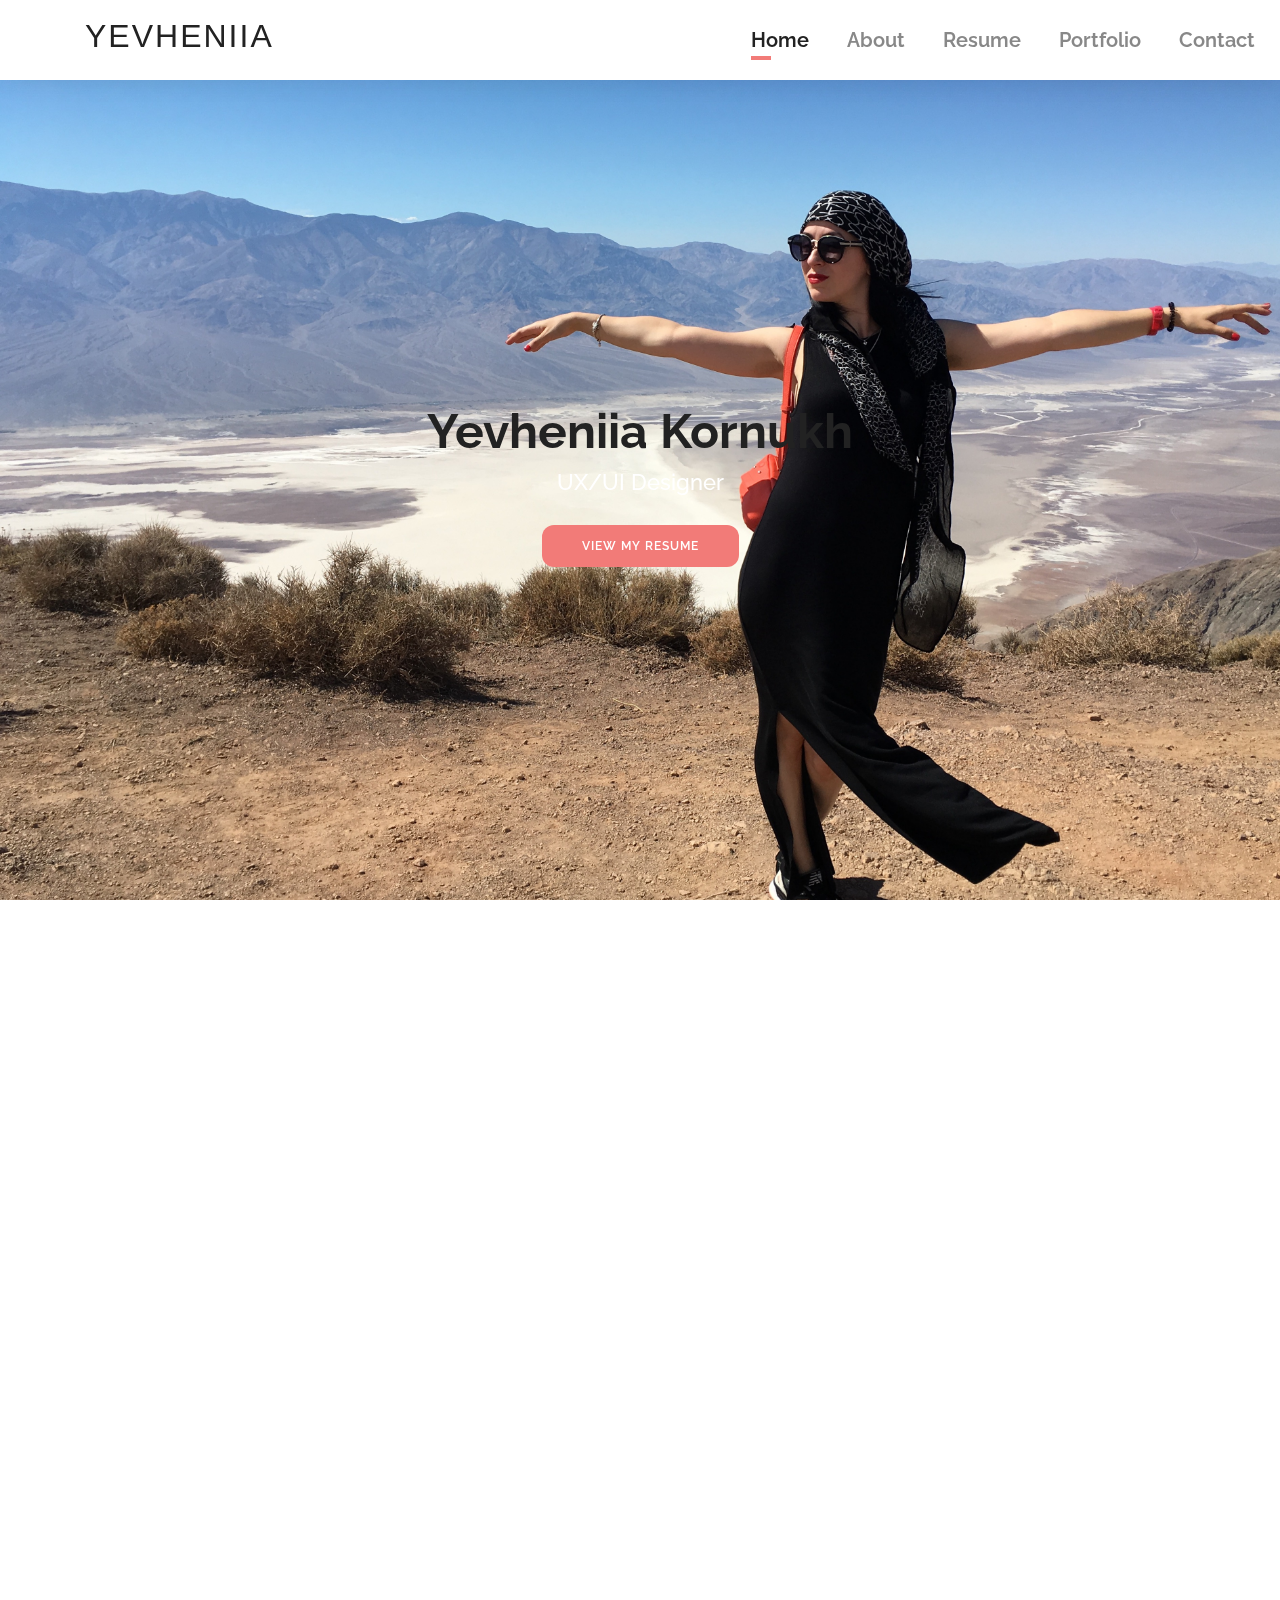
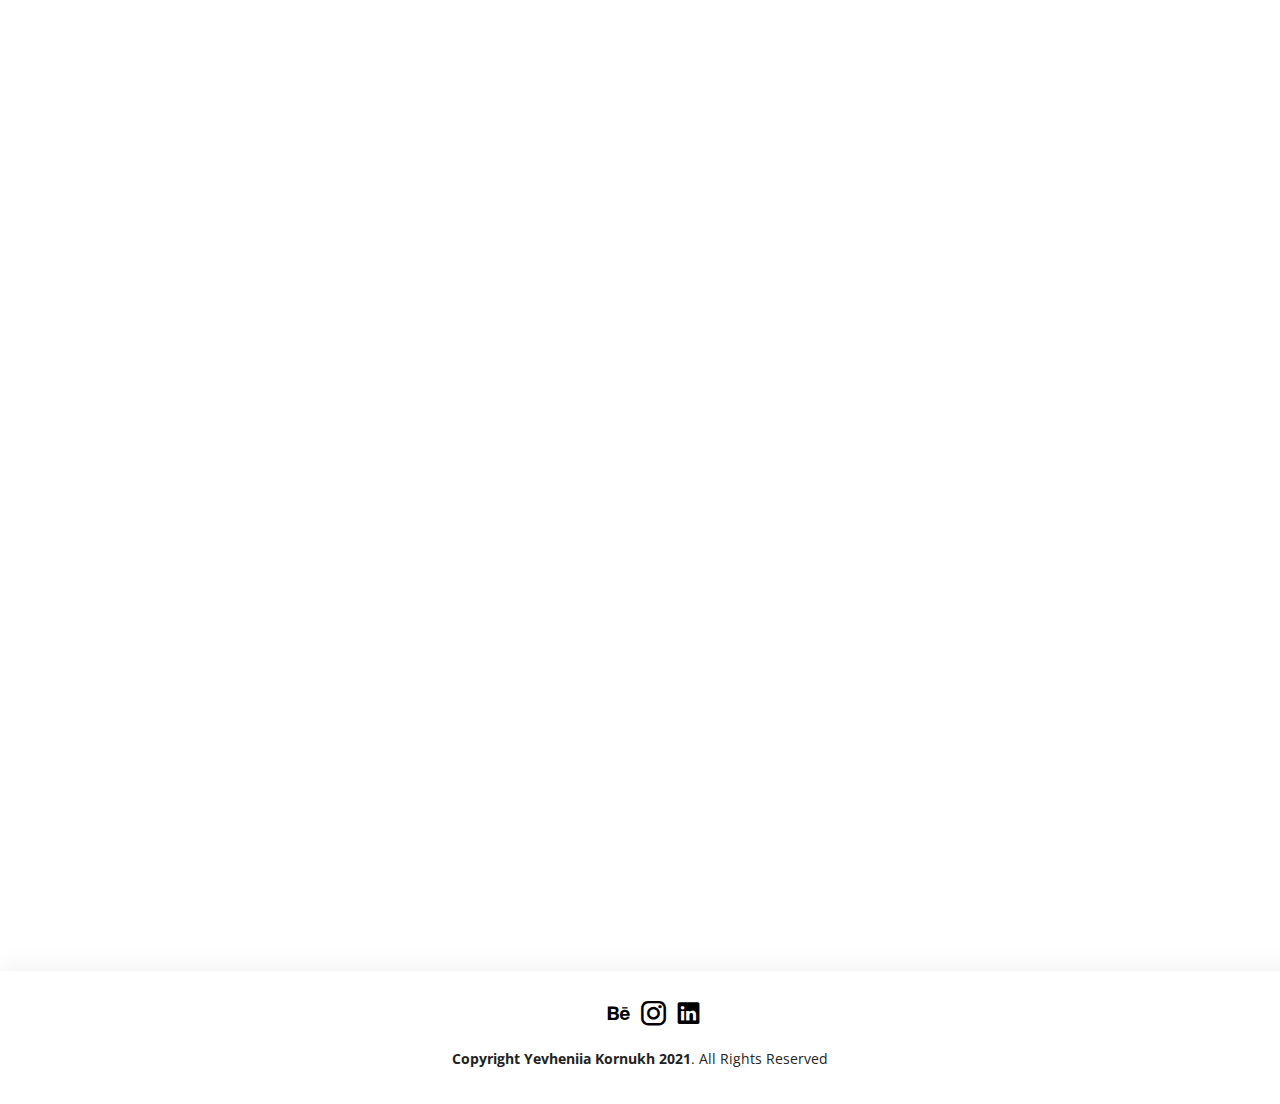
==== index.html @ 8dbf1b1a "contact form email send added" ====
<!DOCTYPE html>
<html lang="en">

<head>
  <meta charset="utf-8">
  <meta content="width=device-width, initial-scale=1.0" name="viewport">

  <title>Yevheniia Kornukh</title>
  <meta content="" name="description">
  <meta content="" name="keywords">

  <!-- Hotjar Tracking Code -->
  <script>
    (function (h, o, t, j, a, r) {
      h.hj = h.hj || function () { (h.hj.q = h.hj.q || []).push(arguments) };
      h._hjSettings = { hjid: 2246298, hjsv: 6 };
      a = o.getElementsByTagName('head')[0];
      r = o.createElement('script'); r.async = 1;
      r.src = t + h._hjSettings.hjid + j + h._hjSettings.hjsv;
      a.appendChild(r);
    })(window, document, 'https://static.hotjar.com/c/hotjar-', '.js?sv=');
  </script>

  <!-- Favicons -->
  <link href="assets/img/favicon.png" rel="icon">
  <link href="assets/img/apple-touch-icon.png" rel="apple-touch-icon">

  <!-- Google Fonts -->
  <link
    href="https://fonts.googleapis.com/css?family=Open+Sans:300,300i,400,400i,600,600i,700,700i|Raleway:300,300i,400,400i,500,500i,600,600i,700,700i|Poppins:300,300i,400,400i,500,500i,600,600i,700,700i"
    rel="stylesheet">

  <!-- Vendor CSS Files -->
  <link href="assets/vendor/bootstrap/css/bootstrap.min.css" rel="stylesheet">
  <link href="assets/vendor/icofont/icofont.min.css" rel="stylesheet">
  <link href="assets/vendor/owl.carousel/assets/owl.carousel.min.css" rel="stylesheet">
  <link href="assets/vendor/boxicons/css/boxicons.min.css" rel="stylesheet">
  <link href="assets/vendor/venobox/venobox.css" rel="stylesheet">
  <link href="assets/vendor/aos/aos.css" rel="stylesheet">

  <!-- Main CSS File -->
  <link href="assets/css/style.css" rel="stylesheet">

</head>

<body>

  <!-- ======= Header ======= -->
  <header id="header" class="fixed-top">
    <div class="container-fluid d-flex justify-content-between align-items-center">

      <h1 class="logo"><a href="index.html">Yevheniia</a></h1>
      <!-- Uncomment below if you prefer to use an image logo -->
      <!-- <a href="index.html" class="logo"><img src="assets/img/favicon.png" alt="" class="img-fluid"></a> -->

      <!-- .nav-menu -->
      <nav class="nav-menu d-none d-lg-block">
        <ul>
          <li class="active"><a href="index.html">Home</a></li>
          <li><a href="#about">About</a></li>
          <li><a href="#resume">Resume</a></li>
          <li><a href="#portfolio">Portfolio</a></li>
          <li><a href="#contact">Contact</a></li>
        </ul>
      </nav>


    </div>

  </header><!-- End Header -->

  <!-- ======= Hero Section ======= -->
  <section id="hero" class="d-flex align-items-center">
    <div class="container d-flex flex-column align-items-center" data-aos="zoom-in" data-aos-delay="100">
      <h1>Yevheniia Kornukh</h1>
      <h2>UX/UI Designer</h2>
      <a target="_blank" href="Yevheniia_Kornukh_Resume.pdf" class="btn-about">View My Resume</a>

      <!-- <a href="about" class="btn-about">About Me</a> -->
    </div>
    <!-- <a href="about.html" class="btn-about ">About Me</a> -->
  </section>


  <!-- End Hero -->

  <!-- ======= About Section ======= -->
  <section id="about" class="about">
    <div class="container" data-aos="fade-up">

      <div class="section-title">
        <h2>About</h2>
        <p>A system-minded UX/UI Designer with a business background, skilled at agile methodologies, user research,
          user interface deployment, visual
          prototyping (Adobe XD, Figma). Creative problem-solver passionate about research-driven
          designs.</p>
      </div>

      <div class="row">
        <div class="col-lg-4">
          <img src="assets/img/about.jpg" class="img-fluid" alt="">
        </div>
        <div class="col-lg-8 pt-4 pt-lg-0 content">
          <h3> UI/UX Designer &amp; Coffeeshop Owner</h3>
          <p class="font-italic">"I design products that people love."
          </p>
          <div class="row">
            <div class="col-lg-6">
              <ul>
                <li><i class="icofont-rounded-right"></i> <strong>Birthday:</strong> 12 April 1989</li>
                <li><i class="icofont-rounded-right"></i> <strong>Website:</strong> https://janekornukh.github.io/</li>
                <li><i class="icofont-rounded-right"></i> <strong>Phone:</strong> +1 952 652 4575</li>
                <li><i class="icofont-rounded-right"></i> <strong>City:</strong> Minneapolis, USA</li>
              </ul>
            </div>
            <div class="col-lg-6">
              <ul>
                <li><i class="icofont-rounded-right"></i> <strong>Age:</strong> 32</li>
                <li><i class="icofont-rounded-right"></i> <strong>Degree:</strong> Master</li>
                <li><i class="icofont-rounded-right"></i> <strong>Email:</strong> e.kornukh@gmail.com</li>
                <li><i class="icofont-rounded-right"></i> <strong>Freelance:</strong> Available</li>
              </ul>
            </div>
          </div>
          <p><b>Main goal:</b> Create user-centric, habit-forming designs and deliver an intuitive yet impactful
            experience for each project.
          </p>



        </div>
      </div>

    </div>
  </section><!-- End About Section -->

  <!-- ======= Skills Section ======= -->
  <section id="skills" class="skills">
    <div class="container" data-aos="fade-up">

      <div class="section-title">
        <h2>Tools & Skills</h2>
        <p>Ready to apply the Design Thinking Process approach in daily work because it requires experience immersion of
          those who are impacted by a particular challenge. Seeking to identify the root cause of that challenge,
          redefine it, and brainstorm alternative ways to approach it - constantly making adjustments based on feedback
          and lessons learned.

        </p>
      </div>

      <div class="row skills-content">

        <div class="col-lg-6">

          <div class="progress">
            <span class="skill">HTML <i class="val">80%</i></span>
            <div class="progress-bar-wrap">
              <div class="progress-bar" role="progressbar" aria-valuenow="80" aria-valuemin="0" aria-valuemax="100">
              </div>
            </div>
          </div>

          <div class="progress">
            <span class="skill">CSS <i class="val">70%</i></span>
            <div class="progress-bar-wrap">
              <div class="progress-bar" role="progressbar" aria-valuenow="70" aria-valuemin="0" aria-valuemax="100">
              </div>
            </div>
          </div>

          <div class="progress">
            <span class="skill">Bootstrap <i class="val">75%</i></span>
            <div class="progress-bar-wrap">
              <div class="progress-bar" role="progressbar" aria-valuenow="75" aria-valuemin="0" aria-valuemax="100">
              </div>
            </div>
          </div>

          <div class="progress">
            <span class="skill">Adobe XD <i class="val">95%</i></span>
            <div class="progress-bar-wrap">
              <div class="progress-bar" role="progressbar" aria-valuenow="95" aria-valuemin="0" aria-valuemax="100">
              </div>
            </div>
          </div>
          <div class="progress">
            <span class="skill">Figma<i class="val">80%</i></span>
            <div class="progress-bar-wrap">
              <div class="progress-bar" role="progressbar" aria-valuenow="80" aria-valuemin="0" aria-valuemax="100">
              </div>
            </div>
          </div>

          <div class="progress">
            <span class="skill">InVision<i class="val">55%</i></span>
            <div class="progress-bar-wrap">
              <div class="progress-bar" role="progressbar" aria-valuenow="55" aria-valuemin="0" aria-valuemax="100">
              </div>
            </div>
          </div>

        </div>

        <div class="col-lg-6">

          <div class="progress">
            <span class="skill">User Research <i class="val">85%</i></span>
            <div class="progress-bar-wrap">
              <div class="progress-bar" role="progressbar" aria-valuenow="85" aria-valuemin="0" aria-valuemax="100">
              </div>
            </div>
          </div>

          <div class="progress">
            <span class="skill">Problem Solving<i class="val">95%</i></span>
            <div class="progress-bar-wrap">
              <div class="progress-bar" role="progressbar" aria-valuenow="95" aria-valuemin="0" aria-valuemax="100">
              </div>
            </div>
          </div>

          <div class="progress">
            <span class="skill">Prototyping<i class="val">100%</i></span>
            <div class="progress-bar-wrap">
              <div class="progress-bar" role="progressbar" aria-valuenow="100" aria-valuemin="0" aria-valuemax="100">
              </div>
            </div>
          </div>

          <div class="progress">
            <span class="skill">Testing<i class="val">85%</i></span>
            <div class="progress-bar-wrap">
              <div class="progress-bar" role="progressbar" aria-valuenow="85" aria-valuemin="0" aria-valuemax="100">
              </div>
            </div>
          </div>

          <div class="progress">
            <span class="skill">Micro-Interaction Design<i class="val">75%</i></span>
            <div class="progress-bar-wrap">
              <div class="progress-bar" role="progressbar" aria-valuenow="75" aria-valuemin="0" aria-valuemax="100">
              </div>
            </div>
          </div>

          <div class="progress">
            <span class="skill">Interpersonal Skills<i class="val">95%</i></span>
            <div class="progress-bar-wrap">
              <div class="progress-bar" role="progressbar" aria-valuenow="95" aria-valuemin="0" aria-valuemax="100">
              </div>
            </div>
          </div>

        </div>

      </div>

    </div>
  </section>

  <!-- End Skills Section -->

  <!-- ======= Facts Section ======= -->
  <section id="facts" class="facts">
    <div class="container" data-aos="fade-up">

      <div class="section-title">
        <h2>Facts</h2>
        <p>I will provide added value for any of your projects. Listed below are some of the skills I naturally bring to
          the table. Please remember, I am always learning and adapting to new situations, so these skills update with
          time.</p>
      </div>

      <div class="row counters">

        <div class="col-lg-3 col-6 text-center">
          <span data-toggle="counter-up">82</span>
          <p>Books Read</p>
        </div>

        <div class="col-lg-3 col-6 text-center">
          <span data-toggle="counter-up">7</span>
          <p>Projects</p>
        </div>

        <div class="col-lg-3 col-6 text-center">
          <span data-toggle="counter-up">1,463</span>
          <p>Hours Of Work</p>
        </div>

        <div class="col-lg-3 col-6 text-center">
          <span data-toggle="counter-up">3,873</span>
          <p>Learning Hours</p>
        </div>

      </div>

    </div>
  </section>

  <!-- End Facts Section -->

  <!-- ======= Testimonials Section ======= -->
  <section id="testimonials" class="testimonials">
    <div class="container" data-aos="fade-up">

      <div class="section-title">
        <h2>Testimonials</h2>
        <p>“Collaboration - is the number one skill in the business world and I believe that it is the key to generating
          innovative ideas and delivering the best products”.</p>
      </div>

      <div class="owl-carousel testimonials-carousel">
        <div class="testimonial-item">
          <img src="assets/img/testimonials/ashley.jpeg" class="testimonial-img" alt="">
          <h3>Ashley Chin-Mark</h3>
          <h4>Marketing Associate & Artist at James Sewell Ballet</h4>
          <p>
            <i class="bx bxs-quote-alt-left quote-icon-left"></i>
            It is with great pleasure that I recommend Yevheniia Kornukh on her website! Throughout our time as fellow
            designers enrolled in University of Minnesota’s UX/UI Bootcamp, she was consistently prepared, tactful,
            compassionate, well-researched, and professional. We recently worked together on redesigning SoundCloud’s
            website and mobile app. When our team was at odds in making design decisions, Yevheniia would use a
            combination of user insight and logical reasoning to kindly, and assertively, break the tie. When user
            statements and data needed an in-depth analysis, she eagerly volunteered to complete the tasks and finished
            them in record time. When our team prepared our PPT presentation, Yevheniia made detailed notes and slide
            additions to help our team present a cohesive idea. Companies and employers will consider themselves lucky
            to work alongside Yevheniia: she is a wonderful designer, teacher, manager, director, role model, and I
            can’t wait to see what more she adds to her ongoing list of titles.
            <i class="bx bxs-quote-alt-right quote-icon-right"></i>
          </p>
        </div>

        <div class="testimonial-item">
          <img src="assets/img/testimonials/testimonials-1.png" class="testimonial-img" alt="">
          <h3>Olha Stueck</h3>
          <h4>Head of Content at Payoneer</h4>
          <p>
            <i class="bx bxs-quote-alt-left quote-icon-left"></i>
            I was impressed by Yevheniia's skillset, designer mindset, profound understanding of customer needs, her
            flexibility and dedication. She became my go-to-person when I need a comprehensive advice and support
            regarding web & UX design.
            <i class="bx bxs-quote-alt-right quote-icon-right"></i>
          </p>
        </div>

        <div class="testimonial-item">
          <img src="assets/img/testimonials/testimonials-2.png" class="testimonial-img" alt="">
          <h3>Kristin Bowser</h3>
          <h4>UX Designer</h4>
          <p>
            <i class="bx bxs-quote-alt-left quote-icon-left"></i>
            Yevheniia, who I know as Jane, is a former student from my time as a UX/UI tutor with 2U/Trilogy Education.
            She is kind, bright, and creative, and when she doesn’t quite understand something, she works diligently to
            seek answers and improve her skills. Jane is an excellent designer and team player, and whatever company she
            lands at is lucky to have her!
            <i class="bx bxs-quote-alt-right quote-icon-right"></i>
          </p>
        </div>

        <div class="testimonial-item">
          <img src="assets/img/testimonials/testimonials-3.jpeg" class="testimonial-img" alt="">
          <h3>Noah Kaufmann</h3>
          <h4>UX|UI Design, Graphic Design</h4>
          <p>
            <i class="bx bxs-quote-alt-left quote-icon-left"></i>
            I Worked with Yevheniia on two occasions on UX | UI and Front End Development projects. It was so refreshing
            to work alongside someone who is reliable and gives their all every step of the way on projects. Yevheniia
            is always professional and I would absolutely work with her again.
            <i class="bx bxs-quote-alt-right quote-icon-right"></i>
          </p>
        </div>



        <!-- <div class="testimonial-item">
              <img src="assets/img/testimonials/testimonials-5.jpg" class="testimonial-img" alt="">
              <h3>John Larson</h3>
              <h4>Entrepreneur</h4>
              <p>
                <i class="bx bxs-quote-alt-left quote-icon-left"></i>
                Quis quorum aliqua sint quem legam fore sunt eram irure aliqua veniam tempor noster veniam enim culpa labore duis sunt culpa nulla illum cillum fugiat legam esse veniam culpa fore nisi cillum quid.
                <i class="bx bxs-quote-alt-right quote-icon-right"></i>
              </p>
            </div> -->

      </div>

    </div>
  </section><!-- End Testimonials Section -->

  </main><!-- End #main -->
  <main id="main">

    <!-- ======= Resume Section ======= -->
    <section id="resume" class="resume">
      <div class="container" data-aos="fade-up">

        <div class="section-title">
          <h2>Resume</h2>
          <!-- <p>UX/UI designer skilled at agile methodologies, user research, user interface deployment, visual
              prototyping (Adobe XD, Figma). Creative problem-solver passionate about research-driven
              designs.
              Main goal: create user-centric, habit-forming designs and deliver an intuitive yet impactful
              experience for each project.
              </p> -->
        </div>

        <div class="row">
          <div class="col-lg-6">
            <h3 class="resume-title">Sumary</h3>
            <div class="resume-item pb-0">
              <p><em>UX/UI designer skilled at agile methodologies, user research, user interface deployment, visual
                  prototyping. Creative problem-solver passionate about research-driven
                  designs.
                  Main goal: create user-centric, habit-forming designs and deliver an intuitive yet impactful
                  experience for each project.</em></p>
              <p>
              <ul>
                <li>Minneapolis, MN, 55439</li>
                <li> (952) 652-4575</li>
                <li>e.kornukh@email.com</li>
              </ul>
              </p>
            </div>

            <h3 class="resume-title">Education</h3>
            <div class="resume-item">
              <h4>Certificate, UX/UI Design</h4>
              <h5>2020 - 2021</h5>
              <p><em>The University of Minnesota, Minneapolis</em></p>
              <p></p>
            </div>
            <div class="resume-item">
              <h4>Masters in Teaching History &amp; Law </h4>
              <h5>2011 - 2012</h5>
              <p><em>Chernihiv National Teaching University, Ukraine</em></p>
              <p></p>
            </div>
            <h3 class="resume-title">Work Experience</h3>
            <div class="resume-item">
              <h4>Founding and Managing Director of a Coffeeshop</h4>
              <h5>2013 - Present</h5>
              <p><em>Dim Kavy, Ukraine </em></p>
              <p>
              <ul>
                <li>Founded a coffee business and profitably growing it for seven years</li>
                <li>Managing, fostering, hiring, and mentoring a team remotely for more than two years with
                  successful results </li>
                <li>Increased revenue by 23 percent even during the pandemic time</li>
                <li>Improved customer feedback by 24 percent over the last six months</li>
                <li>Established 95% of client satisfaction rate</li>
                <li>Awarded “Employer of the Year” - two years in a row</li>
              </ul>
              </p>
            </div>
          </div>
          <div class="col-lg-6">
            <!-- <h3 class="resume-title">Work Experience</h3>
            <div class="resume-item">
              <h4>UX/UI/FE Contractor Designer</h4>
              <h5>March 2021 - Present</h5>
              <p><em>Image Factory - 3D Furniture Visualisation Startup</em></p>
              <p>
              <ul>
                <li>Worked closely with the stakeholder</li>
                <li>Managing, fostering, hiring, and mentoring a team remotely for more than two years with
                  successful results </li>
                <li>Conducted need-finding, persona creation, defining brad voice</li>
                <li>Created new information architecture schema, UX writing, and content strategy</li>
                <li>Designed sketches, flow diagrams, wireframes, and mockups</li>
                <li>Redesigned UI and a website navigation</li>
                <li>Bootstrap Front End development</li>
              </ul>
              </p>
            </div> -->
            <h3 class="resume-title">Work Experience</h3>
            <div class="resume-item">
              <h4>UX/UI/FE Contractor Designer</h4>
              <h5>March 2021 - Present</h5>
              <p><em>Image Factory - 3D Furniture Visualisation Startup</em></p>
              <p>
              <ul>
                <li>Worked closely with the stakeholder</li>
                <li>Managing, fostering, hiring, and mentoring a team remotely for more than two years with
                  successful results </li>
                <li>Conducted need-finding, persona creation, defining brad voice</li>
                <li>Created new information architecture schema, UX writing, and content strategy</li>
                <li>Designed sketches, flow diagrams, wireframes, and mockups</li>
                <li>Redesigned UI and a website navigation</li>
                <li>Bootstrap Front End development</li>
              </ul>
              </p>
            </div>
            <div class="resume-item">
              <h4>International Business Development Manager</h4>
              <h5>January 2020 - September 2020</h5>
              <p><em>Ceiling Pro International, Eden Paire, Minnesota</em></p>
              <p>
              <ul>
                <li>Initiated and implemented email marketing and online advertising for companies and
                  individuals to offer a business opportunity to provide ceiling and special surface
                  restoration services</li>
                <li>Spearheaded prospect development, cold calls in Eastern-Europe Department</li>
                <li>Created a Proposal for a company’s website redesigning</li>
                <li>Established a Social Media campaign for the next three months period</li>
                <li>Perfoming 11+ sales presentations and proposals a week for prospects</li>
              </ul>
              </p>
            </div>
          </div>
        </div>

      </div>
    </section><!-- End Resume Section -->

  </main><!-- End #main -->
  <main id="main">

    <!-- ======= Portfolio Section ======= -->
    <section id="portfolio" class="portfolio">
      <div class="container" data-aos="fade-up">

        <div class="section-title">
          <h2>Portfolio</h2>
          <p>Case Studies</p>
        </div>

        <div class="row" data-aos="fade-up" data-aos-delay="100">
          <div class="col-lg-12 d-flex justify-content-center">
            <ul id="portfolio-flters">
              <li data-filter="*" class="filter-active">All</li>
              <li data-filter=".filter-app">Mobile</li>
              <li data-filter=".filter-card">Card</li>
              <li data-filter=".filter-web">Web</li>
            </ul>
          </div>
        </div>

        <div class="row portfolio-container" data-aos="fade-up" data-aos-delay="200">

          <div class="col-lg-4 col-md-6 portfolio-item filter-app">
            <div class="portfolio-wrap">
              <img src="assets/img/portfolio/portfolio-1.jpg" class="img-fluid" alt="">
              <div class="portfolio-info">
                <h4><a href="pine-cone.html">Pine Cone Mobile App</a></h4>
                <p>UX Design Case Study</p>
                <div class="portfolio-links">
                  <a href="assets/img/portfolio/portfolio-1.jpg" data-gall="portfolioGallery" class="venobox"
                    title="Mobile App"><i class="bx bx-plus"></i></a>
                  <a href="pine-cone-details.html" data-gall="portfolioDetailsGallery" data-vbtype="iframe"
                    class="venobox" title="Pine-Cone Details"><i class="bx bx-link"></i></a>
                </div>
              </div>
            </div>
          </div>

          <div class="col-lg-4 col-md-6 portfolio-item filter-web">
            <div class="portfolio-wrap">
              <img src="assets/img/portfolio/portfolio-2.jpg" class="img-fluid" alt="">
              <div class="portfolio-info">
                <h4><a href="homeland-security.html">The Department of Homeland Security</a></h4>
                <p><a href="homeland-security.html">UI Redesign Government Agency Website</a></p>
                <div class="portfolio-links">
                  <a href="assets/img/portfolio/portfolio-2.jpg" data-gall="portfolioGallery" class="venobox"
                    title="Web 3"><i class="bx bx-plus"></i></a>
                  <a href="hs-details.html" data-gall="portfolioDetailsGallery" data-vbtype="iframe" class="venobox"
                    title="Homeland Security Details"><i class="bx bx-link"></i></a>
                </div>
              </div>
            </div>
          </div>

          <div class="col-lg-4 col-md-6 portfolio-item filter-app">
            <div class="portfolio-wrap">
              <img src="assets/img/portfolio/portfolio-3.jpg" class="img-fluid" alt="">
              <div class="portfolio-info">
                <h4><a href="whats-for-dinner.html">"What’s For Dinner?" Mobile App</a></h4>
                <p><a href="whats-for-dinner.html"></a>UX Design Case Study</p>
                <div class="portfolio-links">
                  <a href="assets/img/portfolio/portfolio-3.jpg" data-gall="portfolioGallery" class="venobox"
                    title="App 2"><i class="bx bx-plus"></i></a>
                  <a href="wfd-details.html" data-gall="portfolioDetailsGallery" data-vbtype="iframe" class="venobox"
                    title="WFD Details"><i class="bx bx-link"></i></a>
                </div>
              </div>
            </div>
          </div>

          <div class="col-lg-4 col-md-6 portfolio-item filter-web">
            <div class="portfolio-wrap">
              <img src="assets/img/portfolio/portfolio-5.jpg" class="img-fluid" alt="">
              <div class="portfolio-info">
                <h4><a href="sound_cloud.html">SoundCloud - Redesign</a></h4>
                <p>UX/UI/FE Case Study</p>
                <div class="portfolio-links">
                  <a href="assets/img/portfolio/portfolio-5.jpg" data-gall="portfolioGallery" class="venobox"
                    title="Web 3"><i class="bx bx-plus"></i></a>
                  <a href="soundcloud-details.html" data-gall="portfolioDetailsGallery" data-vbtype="iframe"
                    class="venobox" title="SoundCloud Details"><i class="bx bx-link"></i></a>
                </div>
              </div>
            </div>
          </div>

            <div class="col-lg-4 col-md-6 portfolio-item filter-card">
              <div class="portfolio-wrap">
                <img src="assets/img/portfolio/portfolio-6.jpg" class="img-fluid" alt="">
                <div class="portfolio-info">
                  <h4><a href="assets/img/portfolio/coffee_menu2.svg"data-gall="portfolioGallery" class="venobox" title="Web 3">Coffee Menu</a></h4>
                  <p>Classic Italian Coffee Carte</p>
                  <div class="portfolio-links">
                    <a href="assets/img/portfolio/portfolio-6.jpg" data-gall="portfolioGallery" class="venobox"
                      title="Card 2"><i class="bx bx-plus"></i></a>
                    <a href="coffee-details.html" data-gall="portfolioDetailsGallery" data-vbtype="iframe"
                      class="venobox" title="Coffee Carte Details"><i class="bx bx-link"></i></a>
                  </div>
                </div>
              </div>
            </div>
          

          <div class="col-lg-4 col-md-6 portfolio-item filter-web">
            <div class="portfolio-wrap">
              <img src="assets/img/portfolio/portfolio-7.jpg" class="img-fluid" alt="">
              <div class="portfolio-info">
                <h4><a href="fff.html">Fences For Fido. Responsive Design</a></h4>
                <p><a href="fff.html">Redesign of a Non-Profit Website - Fences For Fido. Responsive Design</a></p>
                <div class="portfolio-links">
                  <a href="assets/img/portfolio/portfolio-7.jpg" data-gall="portfolioGallery" class="venobox"
                    title="Web 2"><i class="bx bx-plus"></i></a>
                  <a href="fff-details.html" data-gall="portfolioDetailsGallery" data-vbtype="iframe" class="venobox"
                    title="FFF Details"><i class="bx bx-link"></i></a>
                </div>
              </div>
            </div>
          </div>

          <!-- <div class="col-lg-4 col-md-6 portfolio-item filter-app">
              <div class="portfolio-wrap">
                <img src="assets/img/portfolio/portfolio-9.jpg" class="img-fluid" alt="">
                <div class="portfolio-info">
                  <h4>App 3</h4>
                  <p>App</p>
                  <div class="portfolio-links">
                    <a href="assets/img/portfolio/portfolio-9.jpg" data-gall="portfolioGallery" class="venobox" title="App 3"><i class="bx bx-plus"></i></a>
                    <a href="portfolio-details.html" data-gall="portfolioDetailsGallery" data-vbtype="iframe" class="venobox" title="Portfolio Details"><i class="bx bx-link"></i></a>
                  </div>
                </div>
              </div>
            </div> -->


          <!-- <div class="col-lg-4 col-md-6 portfolio-item filter-card">
              <div class="portfolio-wrap">
                <img src="assets/img/portfolio/portfolio-7.jpg" class="img-fluid" alt="">
                <div class="portfolio-info">
                  <h4>Card 1</h4>
                  <p>Card</p>
                  <div class="portfolio-links">
                    <a href="assets/img/portfolio/portfolio-7.jpg" data-gall="portfolioGallery" class="venobox" title="Card 1"><i class="bx bx-plus"></i></a>
                    <a href="portfolio-details.html" data-gall="portfolioDetailsGallery" data-vbtype="iframe" class="venobox" title="Portfolio Details"><i class="bx bx-link"></i></a>
                  </div>
                </div>
              </div>
            </div> -->

          <!-- <div class="col-lg-4 col-md-6 portfolio-item filter-card">
              <div class="portfolio-wrap">
                <img src="assets/img/portfolio/portfolio-8.jpg" class="img-fluid" alt="">
                <div class="portfolio-info">
                  <h4>Card 3</h4>
                  <p>Card</p>
                  <div class="portfolio-links">
                    <a href="assets/img/portfolio/portfolio-8.jpg" data-gall="portfolioGallery" class="venobox" title="Card 3"><i class="bx bx-plus"></i></a>
                    <a href="portfolio-details.html" data-gall="portfolioDetailsGallery" data-vbtype="iframe" class="venobox" title="Portfolio Details"><i class="bx bx-link"></i></a>
                  </div>
                </div>
              </div>
            </div> -->



        </div>

      </div>
    </section><!-- End Portfolio Section -->

  </main><!-- End #main -->
  <main id="main">

    <!-- ======= Contact Section ======= -->
    <section id="contact" class="contact">
      <div class="container" data-aos="fade-up">

        <div class="section-title">
          <h2>Contact</h2>
          <p>Let's Connect! Feel free to send me a message about anything.</p>
        </div>

        <div>
          <iframe
            src="https://www.google.com/maps/embed?pb=!1m10!1m8!1m3!1d45239.02036022448!2d-93.392315!3d44.873719!3m2!1i1024!2i768!4f13.1!5e0!3m2!1sen!2sus!4v1616017237536!5m2!1sen!2sus"
            width="1000" height="500" style="border:0;" allowfullscreen="" loading="lazy"></iframe>
          <div class="row mt-5">

            <div class="col-lg-4">
              <div class="info">
                <div class="address">
                  <i class="icofont-google-map"></i>
                  <h4>Location:</h4>
                  <p>Edina, MN 55439</p>
                </div>

                <div class="email">
                  <i class="icofont-envelope"></i>
                  <h4>Email:</h4>
                  <p>e.kornukh@gmail.com</p>
                </div>

                <div class="phone">
                  <i class="icofont-phone"></i>
                  <h4>Call:</h4>
                  <p>+1 952 652 4575</p>
                </div>

              </div>

            </div>

            <div class="col-lg-8 mt-5 mt-lg-0">

              <contactform id="contactForm" novalidate class="php-email-form">
                <div class="form-row">
                  <div class="col-md-6 form-group">
                    <input type="text" name="name" class="form-control" id="name" placeholder="Your Name"
                      data-rule="minlen:4" data-msg="Please enter at least 4 chars"/>
                    <div class="validate"></div>
                  </div>
                  <div class="col-md-6 form-group">
                    <input type="email" class="form-control" name="email" id="email" placeholder="Your Email"
                      data-rule="email" data-msg="Please enter a valid email"/>
                    <div class="validate"></div>
                  </div>
                </div>
                <div class="form-group">
                  <input type="text" class="form-control" name="subject" id="subject" placeholder="Subject"
                    data-rule="minlen:4" data-msg="Please enter at least 8 chars of subject"/>
                  <div class="validate"></div>
                </div>
                <div class="form-group">
                  <textarea class="form-control" name="message" id="message" rows="5" data-rule="required"
                    data-msg="Please write something for us" placeholder="Message"></textarea>
                  <div class="validate"></div>
                </div>
                <div class="mb-3">
                  <div class="loading">Sending a message...</div>
                  <div class="error-message"></div>
                  <div class="sent-message">Your message has been sent. Thank you!</div>
                </div>
                <div class="text-center">
                  <button id="sendMessage" type="submit">Send Message</button>
                </div>
              </contactform>

            </div>
          </div>
        </div>
    </section><!-- End Contact Section -->

  </main><!-- End #main -->


  <!-- ======= Footer ======= -->
  <footer id="footer">
    <div class="container">
      <div class="header-social-links">
        <a href="https://www.behance.net/janekornukh" class="behance"><i class="icofont-behance"></i></a>
        <!-- <a href="https://github.com/janekornukh" class="github"><i class="icofont-github"></i></a> -->
        <a href="https://www.instagram.com/ux_rules/" class="instagram"><i class="icofont-instagram"></i></a>
        <a href="https://www.linkedin.com/in/yevheniia-kornukh-10817b196/" class="linkedin"><i
            class="icofont-linkedin"></i></i></a>
      </div>
      <br>
      <div><strong><span>Copyright Yevheniia Kornukh 2021</span></strong>. All Rights Reserved</div>
      <div class="credits">
        <!-- All the links in the footer should remain intact. -->
        <!-- You can delete the links only if you purchased the pro version. -->
        <!-- Licensing information: https://bootstrapmade.com/license/ -->
        <!-- Purchase the pro version with working PHP/AJAX contact form: https://bootstrapmade.com/kelly-free-bootstrap-cv-resume-html-template/ -->
      </div>
    </div>
  </footer>


  <!-- End  Footer -->

  <div id="preloader"></div>
  <a href="#" class="back-to-top"><i class="bx bx-up-arrow-alt"></i></a>

  <!-- Vendor JS Files -->
  <script src="assets/vendor/jquery/jquery.min.js"></script>
  <script src="assets/vendor/bootstrap/js/bootstrap.bundle.min.js"></script>
  <script src="assets/vendor/jquery.easing/jquery.easing.min.js"></script>
  <script src="assets/vendor/php-email-form/validate.js"></script>
  <script src="assets/vendor/waypoints/jquery.waypoints.min.js"></script>
  <script src="assets/vendor/counterup/counterup.min.js"></script>
  <script src="assets/vendor/owl.carousel/owl.carousel.min.js"></script>
  <script src="assets/vendor/isotope-layout/isotope.pkgd.min.js"></script>
  <script src="assets/vendor/venobox/venobox.min.js"></script>
  <script src="assets/vendor/aos/aos.js"></script>

  <!-- Template Main JS File -->
  <script src="https://smtpjs.com/v3/smtp.js"></script>
  <script src="assets/js/main.js"></script>
  

</body>

</html>
---- assets/vendor/venobox/venobox.css ----
/* ------ venobox.css --------*/
.vbox-overlay *, .vbox-overlay *:before, .vbox-overlay *:after{
    -webkit-backface-visibility: hidden;
    -webkit-box-sizing:border-box;
    -moz-box-sizing:border-box;
    box-sizing:border-box;
}
.vbox-overlay * { 
    -webkit-backface-visibility: visible;
    backface-visibility: visible;
}
.vbox-overlay{
    display: -webkit-flex;
    display: flex;
    -webkit-flex-direction: column;
    flex-direction: column;
    -webkit-justify-content: center;
    justify-content: center;
    -webkit-align-items: center;
    align-items: center;
    position: fixed;
    left: 0;
    top: 0;
    bottom: 0;
    right: 0;
    z-index: 999999;
}

/* ----- navigation ----- */
.vbox-title{
    width: 100%;
    height: 40px;
    float: left;
    text-align: center;
    line-height: 28px;
    font-size: 12px;
    padding: 6px 50px;
    overflow: hidden;
    position: fixed;
    display: none;
    left: 0;
    z-index: 89;
}
.vbox-close{
    cursor: pointer;
    position: fixed;
    top: -1px;
    right: 0;
    width: 50px;
    height: 40px;
    padding: 6px;
    display: block;
    background-position:10px center;
    overflow: hidden;
    font-size: 24px;
    line-height: 1;
    text-align: center;
    z-index: 99;
}
.vbox-left{
    cursor: pointer;
    position: fixed;
    left: 0;
    height: 40px;
    overflow: hidden;
    line-height: 28px;
    font-size: 12px;
    z-index: 99;
    display: flex;
    align-items:center;
}
.vbox-num{
    display: inline-block;
    margin: 6px 0 6px 15px;
}
/* ----- Social share ----- */
.vbox-share{
    line-height: 28px;
    font-size: 12px;
    overflow: hidden;
    position: fixed;
    left: 0;
    z-index: 98;
    display: flex;
    align-items:center;
    justify-content: center;
    width: 100%;
    text-align: center;
}
.vbox-share svg{
    max-height: 28px;
    width: 28px;
    z-index: 10;
    margin-left: 12px;
    margin-top: 6px;
    margin-bottom: 6px;
    vertical-align: middle;
}


/* ----- navigation ARROWS ----- */
.vbox-next, .vbox-prev{
    position: fixed;
    top: 50%;
    margin-top: -15px;
    overflow: hidden;
    cursor: pointer;
    display: block;
    width: 45px;
    height: 45px;
    z-index: 99;
}
.vbox-next span, .vbox-prev span{
    position: relative;
    width: 20px;
    height: 20px;
    border: 2px solid transparent;
    border-top-color: #B6B6B6;
    border-right-color: #B6B6B6;
    text-indent: -100px;
    position: absolute;
    top: 8px;
    display: block;
}
.vbox-prev{
    left: 15px;
}
.vbox-next{
    right: 15px;
}
.vbox-prev span{
    left: 10px;
    -ms-transform: rotate(-135deg);
    -webkit-transform: rotate(-135deg);
    transform: rotate(-135deg);
}
.vbox-next span{
    -ms-transform: rotate(45deg);
    -webkit-transform: rotate(45deg);
    transform: rotate(45deg);
    right: 10px;
}
/* ------- inline window ------ */
.vbox-inline{
    width: 420px;
    height: 315px;
    height: 70vh;
    padding: 10px;
    background: #fff;
    margin: 0 auto;
    overflow: auto;
    text-align: left;
}
/* ------- Video & iFrames window ------ */
.venoframe{
    max-width: 100%;
    width: 100%;
    border: none;
    width: 100%;
    height: 260px;
    height: 70vh;
}
.venoframe.vbvid{
    height: 260px;
}
@media (min-width: 768px) {
    .venoframe, .vbox-inline{
        width: 90%;
        height: 360px;
        height: 70vh;
    }
    .venoframe.vbvid{
        width: 640px;
        height: 360px;
    }
}
@media (min-width: 992px) {
    .venoframe, .vbox-inline{
        max-width: 1200px;
        width: 80%;
        height: 540px;
        height: 70vh;
    }
    .venoframe.vbvid{
        width: 960px;
        height: 540px;
    }
}
/* 
Please do NOT edit this part! 
or at least read this note: http://i.imgur.com/7C0ws9e.gif
*/
.vbox-open{
    overflow: hidden;
}
.vbox-container{
    position: absolute;
    left: 0;
    right: 0;
    top: 0;
    bottom: 0;
    overflow-x: hidden;
    overflow-y: scroll;
    overflow-scrolling: touch;
    -webkit-overflow-scrolling: touch;
    z-index: 20;
    max-height: 100%;

}

.vbox-content{
    text-align: center;
    float: left;
    width: 100%;
    position: relative;
    overflow: hidden;
    padding: 20px 4%;
}
.vbox-container img{
    max-width: 100%;
    height: auto;
}
.vbox-figlio{
    box-shadow: 0 0 12px rgba(0,0,0,0.19), 0 6px 6px rgba(0,0,0,0.23);
    max-width: 100%;
    text-align: initial;
}
img.vbox-figlio{
    -webkit-user-select: none;
-khtml-user-select: none;
-moz-user-select: none;
-o-user-select: none;
user-select: none;
}
.vbox-content.swipe-left{
    margin-left: -200px !important;
}
.vbox-content.swipe-right{
    margin-left: 200px !important;
}
.vbox-animated{
    webkit-transition: margin 300ms ease-out;
    transition: margin 300ms ease-out;
}

/* ---------- preloader ----------
 * SPINKIT 
 * http://tobiasahlin.com/spinkit/
-------------------------------- */
.sk-double-bounce,.sk-rotating-plane{width:40px;height:40px;margin:40px auto}.sk-rotating-plane{background-color:#333;-webkit-animation:sk-rotatePlane 1.2s infinite ease-in-out;animation:sk-rotatePlane 1.2s infinite ease-in-out}@-webkit-keyframes sk-rotatePlane{0%{-webkit-transform:perspective(120px) rotateX(0) rotateY(0);transform:perspective(120px) rotateX(0) rotateY(0)}50%{-webkit-transform:perspective(120px) rotateX(-180.1deg) rotateY(0);transform:perspective(120px) rotateX(-180.1deg) rotateY(0)}100%{-webkit-transform:perspective(120px) rotateX(-180deg) rotateY(-179.9deg);transform:perspective(120px) rotateX(-180deg) rotateY(-179.9deg)}}@keyframes sk-rotatePlane{0%{-webkit-transform:perspective(120px) rotateX(0) rotateY(0);transform:perspective(120px) rotateX(0) rotateY(0)}50%{-webkit-transform:perspective(120px) rotateX(-180.1deg) rotateY(0);transform:perspective(120px) rotateX(-180.1deg) rotateY(0)}100%{-webkit-transform:perspective(120px) rotateX(-180deg) rotateY(-179.9deg);transform:perspective(120px) rotateX(-180deg) rotateY(-179.9deg)}}.sk-double-bounce{position:relative}.sk-double-bounce .sk-child{width:100%;height:100%;border-radius:50%;background-color:#333;opacity:.6;position:absolute;top:0;left:0;-webkit-animation:sk-doubleBounce 2s infinite ease-in-out;animation:sk-doubleBounce 2s infinite ease-in-out}.sk-chasing-dots .sk-child,.sk-spinner-pulse,.sk-three-bounce .sk-child{background-color:#333;border-radius:100%}.sk-double-bounce .sk-double-bounce2{-webkit-animation-delay:-1s;animation-delay:-1s}@-webkit-keyframes sk-doubleBounce{0%,100%{-webkit-transform:scale(0);transform:scale(0)}50%{-webkit-transform:scale(1);transform:scale(1)}}@keyframes sk-doubleBounce{0%,100%{-webkit-transform:scale(0);transform:scale(0)}50%{-webkit-transform:scale(1);transform:scale(1)}}.sk-wave{margin:40px auto;width:50px;height:40px;text-align:center;font-size:10px}.sk-wave .sk-rect{background-color:#333;height:100%;width:6px;display:inline-block;-webkit-animation:sk-waveStretchDelay 1.2s infinite ease-in-out;animation:sk-waveStretchDelay 1.2s infinite ease-in-out}.sk-wave .sk-rect1{-webkit-animation-delay:-1.2s;animation-delay:-1.2s}.sk-wave .sk-rect2{-webkit-animation-delay:-1.1s;animation-delay:-1.1s}.sk-wave .sk-rect3{-webkit-animation-delay:-1s;animation-delay:-1s}.sk-wave .sk-rect4{-webkit-animation-delay:-.9s;animation-delay:-.9s}.sk-wave .sk-rect5{-webkit-animation-delay:-.8s;animation-delay:-.8s}@-webkit-keyframes sk-waveStretchDelay{0%,100%,40%{-webkit-transform:scaleY(.4);transform:scaleY(.4)}20%{-webkit-transform:scaleY(1);transform:scaleY(1)}}@keyframes sk-waveStretchDelay{0%,100%,40%{-webkit-transform:scaleY(.4);transform:scaleY(.4)}20%{-webkit-transform:scaleY(1);transform:scaleY(1)}}.sk-wandering-cubes{margin:40px auto;width:40px;height:40px;position:relative}.sk-wandering-cubes .sk-cube{background-color:#333;width:10px;height:10px;position:absolute;top:0;left:0;-webkit-animation:sk-wanderingCube 1.8s ease-in-out -1.8s infinite both;animation:sk-wanderingCube 1.8s ease-in-out -1.8s infinite both}.sk-chasing-dots,.sk-spinner-pulse{width:40px;height:40px;margin:40px auto}.sk-wandering-cubes .sk-cube2{-webkit-animation-delay:-.9s;animation-delay:-.9s}@-webkit-keyframes sk-wanderingCube{0%{-webkit-transform:rotate(0);transform:rotate(0)}25%{-webkit-transform:translateX(30px) rotate(-90deg) scale(.5);transform:translateX(30px) rotate(-90deg) scale(.5)}50%{-webkit-transform:translateX(30px) translateY(30px) rotate(-179deg);transform:translateX(30px) translateY(30px) rotate(-179deg)}50.1%{-webkit-transform:translateX(30px) translateY(30px) rotate(-180deg);transform:translateX(30px) translateY(30px) rotate(-180deg)}75%{-webkit-transform:translateX(0) translateY(30px) rotate(-270deg) scale(.5);transform:translateX(0) translateY(30px) rotate(-270deg) scale(.5)}100%{-webkit-transform:rotate(-360deg);transform:rotate(-360deg)}}@keyframes sk-wanderingCube{0%{-webkit-transform:rotate(0);transform:rotate(0)}25%{-webkit-transform:translateX(30px) rotate(-90deg) scale(.5);transform:translateX(30px) rotate(-90deg) scale(.5)}50%{-webkit-transform:translateX(30px) translateY(30px) rotate(-179deg);transform:translateX(30px) translateY(30px) rotate(-179deg)}50.1%{-webkit-transform:translateX(30px) translateY(30px) rotate(-180deg);transform:translateX(30px) translateY(30px) rotate(-180deg)}75%{-webkit-transform:translateX(0) translateY(30px) rotate(-270deg) scale(.5);transform:translateX(0) translateY(30px) rotate(-270deg) scale(.5)}100%{-webkit-transform:rotate(-360deg);transform:rotate(-360deg)}}.sk-spinner-pulse{-webkit-animation:sk-pulseScaleOut 1s infinite ease-in-out;animation:sk-pulseScaleOut 1s infinite ease-in-out}@-webkit-keyframes sk-pulseScaleOut{0%{-webkit-transform:scale(0);transform:scale(0)}100%{-webkit-transform:scale(1);transform:scale(1);opacity:0}}@keyframes sk-pulseScaleOut{0%{-webkit-transform:scale(0);transform:scale(0)}100%{-webkit-transform:scale(1);transform:scale(1);opacity:0}}.sk-chasing-dots{position:relative;text-align:center;-webkit-animation:sk-chasingDotsRotate 2s infinite linear;animation:sk-chasingDotsRotate 2s infinite linear}.sk-chasing-dots .sk-child{width:60%;height:60%;display:inline-block;position:absolute;top:0;-webkit-animation:sk-chasingDotsBounce 2s infinite ease-in-out;animation:sk-chasingDotsBounce 2s infinite ease-in-out}.sk-chasing-dots .sk-dot2{top:auto;bottom:0;-webkit-animation-delay:-1s;animation-delay:-1s}@-webkit-keyframes sk-chasingDotsRotate{100%{-webkit-transform:rotate(360deg);transform:rotate(360deg)}}@keyframes sk-chasingDotsRotate{100%{-webkit-transform:rotate(360deg);transform:rotate(360deg)}}@-webkit-keyframes sk-chasingDotsBounce{0%,100%{-webkit-transform:scale(0);transform:scale(0)}50%{-webkit-transform:scale(1);transform:scale(1)}}@keyframes sk-chasingDotsBounce{0%,100%{-webkit-transform:scale(0);transform:scale(0)}50%{-webkit-transform:scale(1);transform:scale(1)}}.sk-three-bounce{margin:40px auto;width:80px;text-align:center}.sk-three-bounce .sk-child{width:20px;height:20px;display:inline-block;-webkit-animation:sk-three-bounce 1.4s ease-in-out 0s infinite both;animation:sk-three-bounce 1.4s ease-in-out 0s infinite both}.sk-circle .sk-child:before,.sk-fading-circle .sk-circle:before{display:block;border-radius:100%;content:'';background-color:#333}.sk-three-bounce .sk-bounce1{-webkit-animation-delay:-.32s;animation-delay:-.32s}.sk-three-bounce .sk-bounce2{-webkit-animation-delay:-.16s;animation-delay:-.16s}@-webkit-keyframes sk-three-bounce{0%,100%,80%{-webkit-transform:scale(0);transform:scale(0)}40%{-webkit-transform:scale(1);transform:scale(1)}}@keyframes sk-three-bounce{0%,100%,80%{-webkit-transform:scale(0);transform:scale(0)}40%{-webkit-transform:scale(1);transform:scale(1)}}.sk-circle{margin:40px auto;width:40px;height:40px;position:relative}.sk-circle .sk-child{width:100%;height:100%;position:absolute;left:0;top:0}.sk-circle .sk-child:before{margin:0 auto;width:15%;height:15%;-webkit-animation:sk-circleBounceDelay 1.2s infinite ease-in-out both;animation:sk-circleBounceDelay 1.2s infinite ease-in-out both}.sk-circle .sk-circle2{-webkit-transform:rotate(30deg);-ms-transform:rotate(30deg);transform:rotate(30deg)}.sk-circle .sk-circle3{-webkit-transform:rotate(60deg);-ms-transform:rotate(60deg);transform:rotate(60deg)}.sk-circle .sk-circle4{-webkit-transform:rotate(90deg);-ms-transform:rotate(90deg);transform:rotate(90deg)}.sk-circle .sk-circle5{-webkit-transform:rotate(120deg);-ms-transform:rotate(120deg);transform:rotate(120deg)}.sk-circle .sk-circle6{-webkit-transform:rotate(150deg);-ms-transform:rotate(150deg);transform:rotate(150deg)}.sk-circle .sk-circle7{-webkit-transform:rotate(180deg);-ms-transform:rotate(180deg);transform:rotate(180deg)}.sk-circle .sk-circle8{-webkit-transform:rotate(210deg);-ms-transform:rotate(210deg);transform:rotate(210deg)}.sk-circle .sk-circle9{-webkit-transform:rotate(240deg);-ms-transform:rotate(240deg);transform:rotate(240deg)}.sk-circle .sk-circle10{-webkit-transform:rotate(270deg);-ms-transform:rotate(270deg);transform:rotate(270deg)}.sk-circle .sk-circle11{-webkit-transform:rotate(300deg);-ms-transform:rotate(300deg);transform:rotate(300deg)}.sk-circle .sk-circle12{-webkit-transform:rotate(330deg);-ms-transform:rotate(330deg);transform:rotate(330deg)}.sk-circle .sk-circle2:before{-webkit-animation-delay:-1.1s;animation-delay:-1.1s}.sk-circle .sk-circle3:before{-webkit-animation-delay:-1s;animation-delay:-1s}.sk-circle .sk-circle4:before{-webkit-animation-delay:-.9s;animation-delay:-.9s}.sk-circle .sk-circle5:before{-webkit-animation-delay:-.8s;animation-delay:-.8s}.sk-circle .sk-circle6:before{-webkit-animation-delay:-.7s;animation-delay:-.7s}.sk-circle .sk-circle7:before{-webkit-animation-delay:-.6s;animation-delay:-.6s}.sk-circle .sk-circle8:before{-webkit-animation-delay:-.5s;animation-delay:-.5s}.sk-circle .sk-circle9:before{-webkit-animation-delay:-.4s;animation-delay:-.4s}.sk-circle .sk-circle10:before{-webkit-animation-delay:-.3s;animation-delay:-.3s}.sk-circle .sk-circle11:before{-webkit-animation-delay:-.2s;animation-delay:-.2s}.sk-circle .sk-circle12:before{-webkit-animation-delay:-.1s;animation-delay:-.1s}@-webkit-keyframes sk-circleBounceDelay{0%,100%,80%{-webkit-transform:scale(0);transform:scale(0)}40%{-webkit-transform:scale(1);transform:scale(1)}}@keyframes sk-circleBounceDelay{0%,100%,80%{-webkit-transform:scale(0);transform:scale(0)}40%{-webkit-transform:scale(1);transform:scale(1)}}.sk-cube-grid{width:40px;height:40px;margin:40px auto}.sk-cube-grid .sk-cube{width:33.33%;height:33.33%;background-color:#333;float:left;-webkit-animation:sk-cubeGridScaleDelay 1.3s infinite ease-in-out;animation:sk-cubeGridScaleDelay 1.3s infinite ease-in-out}.sk-cube-grid .sk-cube1{-webkit-animation-delay:.2s;animation-delay:.2s}.sk-cube-grid .sk-cube2{-webkit-animation-delay:.3s;animation-delay:.3s}.sk-cube-grid .sk-cube3{-webkit-animation-delay:.4s;animation-delay:.4s}.sk-cube-grid .sk-cube4{-webkit-animation-delay:.1s;animation-delay:.1s}.sk-cube-grid .sk-cube5{-webkit-animation-delay:.2s;animation-delay:.2s}.sk-cube-grid .sk-cube6{-webkit-animation-delay:.3s;animation-delay:.3s}.sk-cube-grid .sk-cube7{-webkit-animation-delay:0ms;animation-delay:0ms}.sk-cube-grid .sk-cube8{-webkit-animation-delay:.1s;animation-delay:.1s}.sk-cube-grid .sk-cube9{-webkit-animation-delay:.2s;animation-delay:.2s}@-webkit-keyframes sk-cubeGridScaleDelay{0%,100%,70%{-webkit-transform:scale3D(1,1,1);transform:scale3D(1,1,1)}35%{-webkit-transform:scale3D(0,0,1);transform:scale3D(0,0,1)}}@keyframes sk-cubeGridScaleDelay{0%,100%,70%{-webkit-transform:scale3D(1,1,1);transform:scale3D(1,1,1)}35%{-webkit-transform:scale3D(0,0,1);transform:scale3D(0,0,1)}}.sk-fading-circle{margin:40px auto;width:40px;height:40px;position:relative}.sk-fading-circle .sk-circle{width:100%;height:100%;position:absolute;left:0;top:0}.sk-fading-circle .sk-circle:before{margin:0 auto;width:15%;height:15%;-webkit-animation:sk-circleFadeDelay 1.2s infinite ease-in-out both;animation:sk-circleFadeDelay 1.2s infinite ease-in-out both}.sk-fading-circle .sk-circle2{-webkit-transform:rotate(30deg);-ms-transform:rotate(30deg);transform:rotate(30deg)}.sk-fading-circle .sk-circle3{-webkit-transform:rotate(60deg);-ms-transform:rotate(60deg);transform:rotate(60deg)}.sk-fading-circle .sk-circle4{-webkit-transform:rotate(90deg);-ms-transform:rotate(90deg);transform:rotate(90deg)}.sk-fading-circle .sk-circle5{-webkit-transform:rotate(120deg);-ms-transform:rotate(120deg);transform:rotate(120deg)}.sk-fading-circle .sk-circle6{-webkit-transform:rotate(150deg);-ms-transform:rotate(150deg);transform:rotate(150deg)}.sk-fading-circle .sk-circle7{-webkit-transform:rotate(180deg);-ms-transform:rotate(180deg);transform:rotate(180deg)}.sk-fading-circle .sk-circle8{-webkit-transform:rotate(210deg);-ms-transform:rotate(210deg);transform:rotate(210deg)}.sk-fading-circle .sk-circle9{-webkit-transform:rotate(240deg);-ms-transform:rotate(240deg);transform:rotate(240deg)}.sk-fading-circle .sk-circle10{-webkit-transform:rotate(270deg);-ms-transform:rotate(270deg);transform:rotate(270deg)}.sk-fading-circle .sk-circle11{-webkit-transform:rotate(300deg);-ms-transform:rotate(300deg);transform:rotate(300deg)}.sk-fading-circle .sk-circle12{-webkit-transform:rotate(330deg);-ms-transform:rotate(330deg);transform:rotate(330deg)}.sk-fading-circle .sk-circle2:before{-webkit-animation-delay:-1.1s;animation-delay:-1.1s}.sk-fading-circle .sk-circle3:before{-webkit-animation-delay:-1s;animation-delay:-1s}.sk-fading-circle .sk-circle4:before{-webkit-animation-delay:-.9s;animation-delay:-.9s}.sk-fading-circle .sk-circle5:before{-webkit-animation-delay:-.8s;animation-delay:-.8s}.sk-fading-circle .sk-circle6:before{-webkit-animation-delay:-.7s;animation-delay:-.7s}.sk-fading-circle .sk-circle7:before{-webkit-animation-delay:-.6s;animation-delay:-.6s}.sk-fading-circle .sk-circle8:before{-webkit-animation-delay:-.5s;animation-delay:-.5s}.sk-fading-circle .sk-circle9:before{-webkit-animation-delay:-.4s;animation-delay:-.4s}.sk-fading-circle .sk-circle10:before{-webkit-animation-delay:-.3s;animation-delay:-.3s}.sk-fading-circle .sk-circle11:before{-webkit-animation-delay:-.2s;animation-delay:-.2s}.sk-fading-circle .sk-circle12:before{-webkit-animation-delay:-.1s;animation-delay:-.1s}@-webkit-keyframes sk-circleFadeDelay{0%,100%,39%{opacity:0}40%{opacity:1}}@keyframes sk-circleFadeDelay{0%,100%,39%{opacity:0}40%{opacity:1}}.sk-folding-cube{margin:40px auto;width:40px;height:40px;position:relative;-webkit-transform:rotateZ(45deg);transform:rotateZ(45deg)}.sk-folding-cube .sk-cube{float:left;width:50%;height:50%;position:relative;-webkit-transform:scale(1.1);-ms-transform:scale(1.1);transform:scale(1.1)}.sk-folding-cube .sk-cube:before{content:'';position:absolute;top:0;left:0;width:100%;height:100%;background-color:#333;-webkit-animation:sk-foldCubeAngle 2.4s infinite linear both;animation:sk-foldCubeAngle 2.4s infinite linear both;-webkit-transform-origin:100% 100%;-ms-transform-origin:100% 100%;transform-origin:100% 100%}.sk-folding-cube .sk-cube2{-webkit-transform:scale(1.1) rotateZ(90deg);transform:scale(1.1) rotateZ(90deg)}.sk-folding-cube .sk-cube3{-webkit-transform:scale(1.1) rotateZ(180deg);transform:scale(1.1) rotateZ(180deg)}.sk-folding-cube .sk-cube4{-webkit-transform:scale(1.1) rotateZ(270deg);transform:scale(1.1) rotateZ(270deg)}.sk-folding-cube .sk-cube2:before{-webkit-animation-delay:.3s;animation-delay:.3s}.sk-folding-cube .sk-cube3:before{-webkit-animation-delay:.6s;animation-delay:.6s}.sk-folding-cube .sk-cube4:before{-webkit-animation-delay:.9s;animation-delay:.9s}@-webkit-keyframes sk-foldCubeAngle{0%,10%{-webkit-transform:perspective(140px) rotateX(-180deg);transform:perspective(140px) rotateX(-180deg);opacity:0}25%,75%{-webkit-transform:perspective(140px) rotateX(0);transform:perspective(140px) rotateX(0);opacity:1}100%,90%{-webkit-transform:perspective(140px) rotateY(180deg);transform:perspective(140px) rotateY(180deg);opacity:0}}@keyframes sk-foldCubeAngle{0%,10%{-webkit-transform:perspective(140px) rotateX(-180deg);transform:perspective(140px) rotateX(-180deg);opacity:0}25%,75%{-webkit-transform:perspective(140px) rotateX(0);transform:perspective(140px) rotateX(0);opacity:1}100%,90%{-webkit-transform:perspective(140px) rotateY(180deg);transform:perspective(140px) rotateY(180deg);opacity:0}}
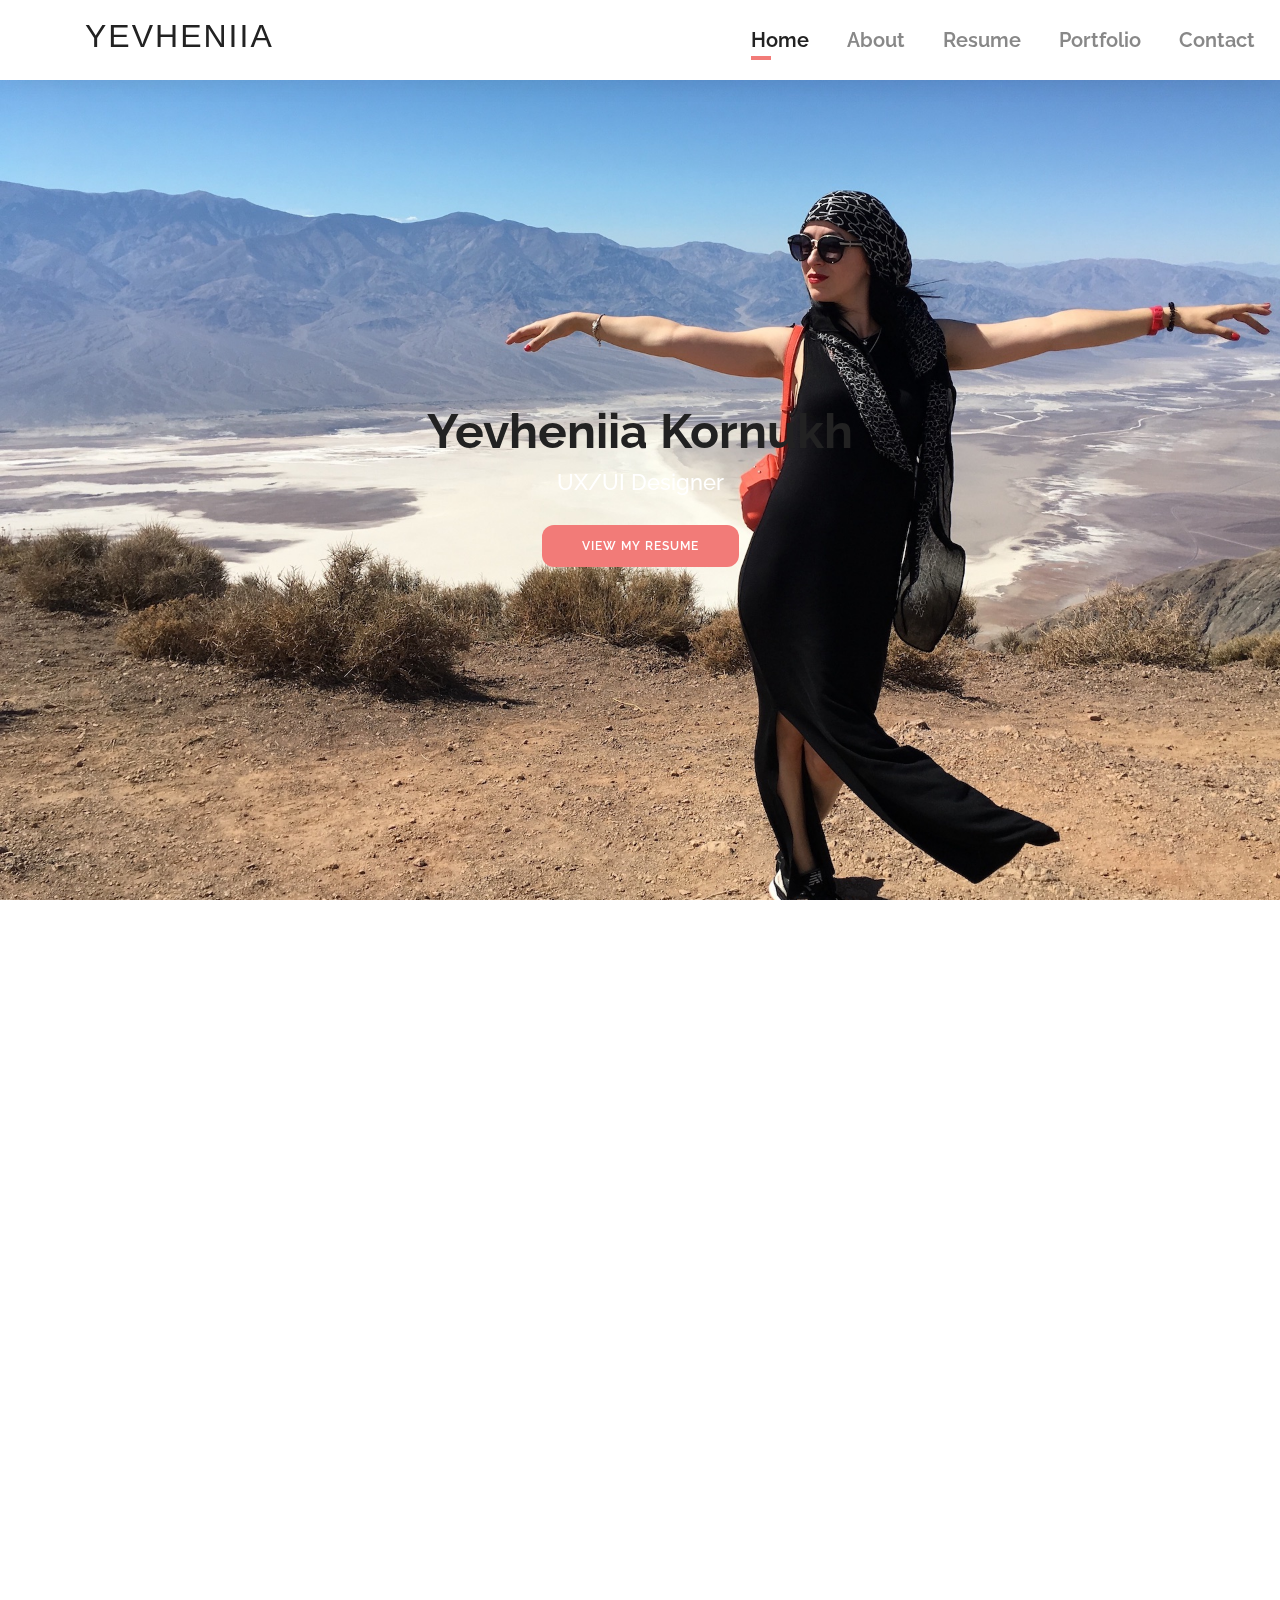
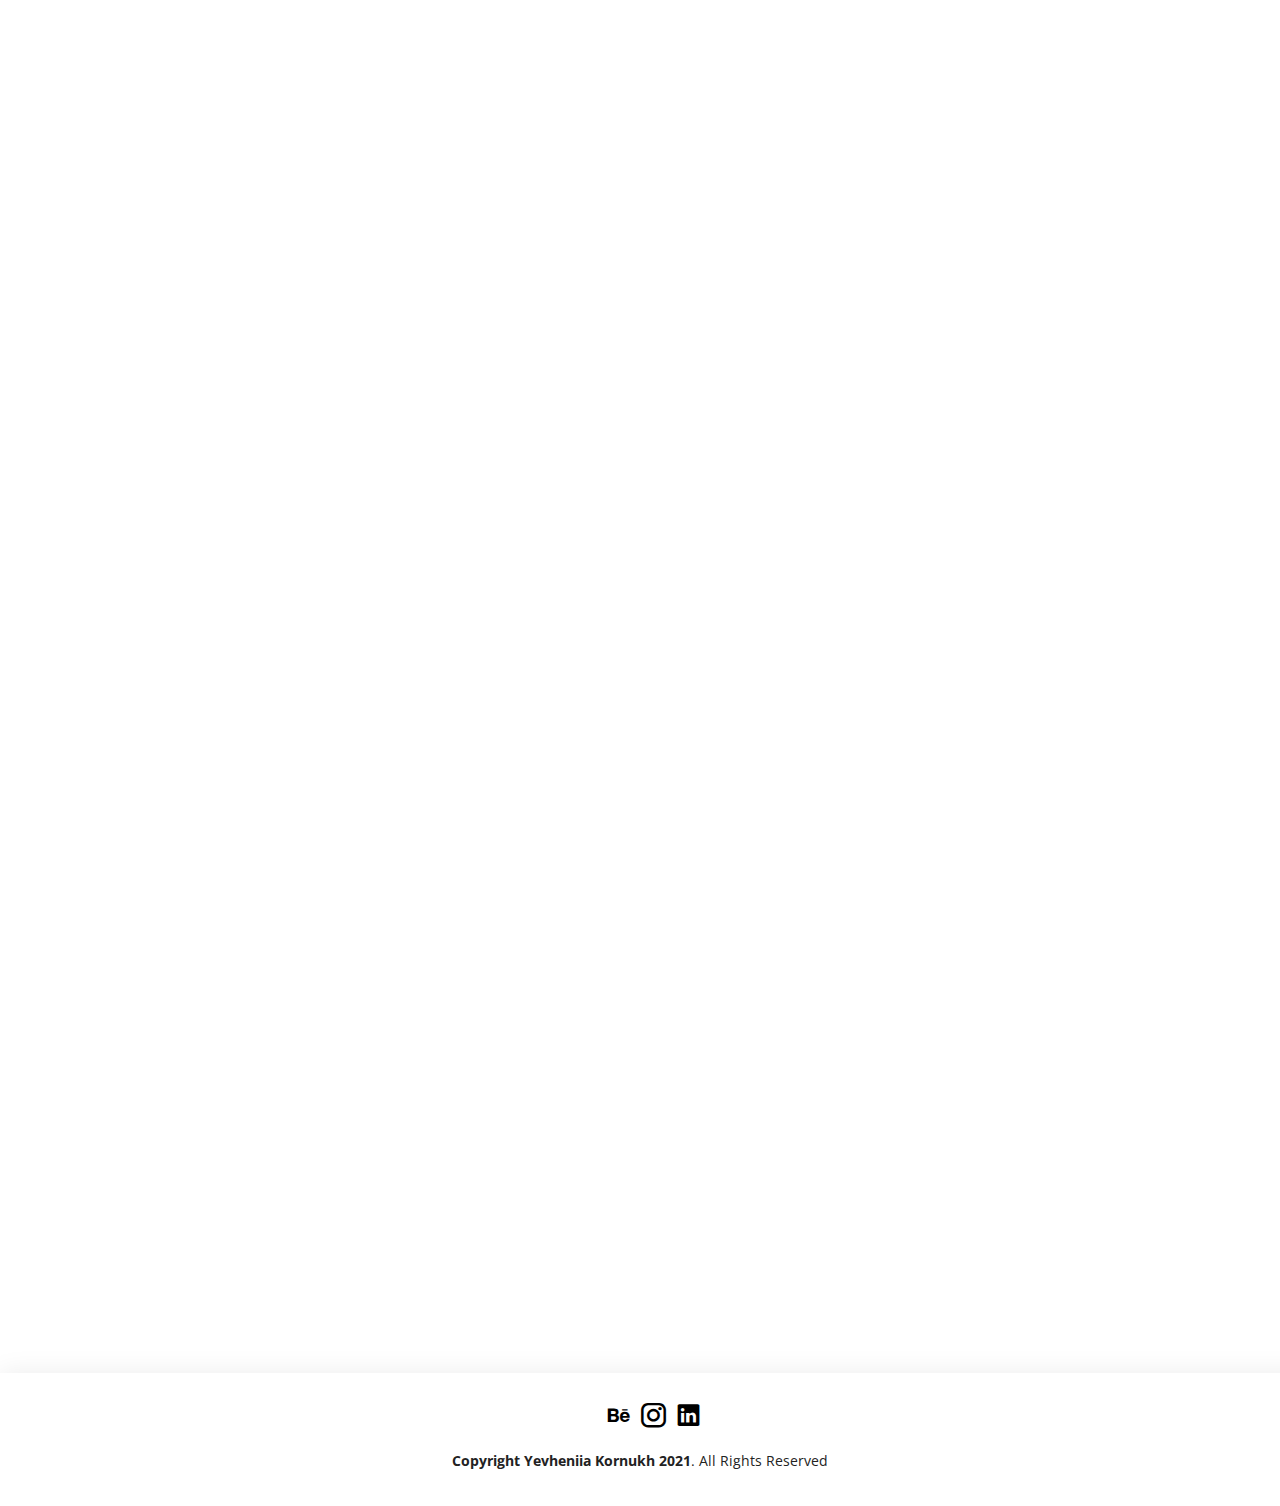
==== commit 48199090: "Image Factory case study added" ====
--- a/index.html
+++ b/index.html
@@ -456,24 +456,7 @@
             </div>
           </div>
           <div class="col-lg-6">
-            <!-- <h3 class="resume-title">Work Experience</h3>
-            <div class="resume-item">
-              <h4>UX/UI/FE Contractor Designer</h4>
-              <h5>March 2021 - Present</h5>
-              <p><em>Image Factory - 3D Furniture Visualisation Startup</em></p>
-              <p>
-              <ul>
-                <li>Worked closely with the stakeholder</li>
-                <li>Managing, fostering, hiring, and mentoring a team remotely for more than two years with
-                  successful results </li>
-                <li>Conducted need-finding, persona creation, defining brad voice</li>
-                <li>Created new information architecture schema, UX writing, and content strategy</li>
-                <li>Designed sketches, flow diagrams, wireframes, and mockups</li>
-                <li>Redesigned UI and a website navigation</li>
-                <li>Bootstrap Front End development</li>
-              </ul>
-              </p>
-            </div> -->
+            
             <h3 class="resume-title">Work Experience</h3>
             <div class="resume-item">
               <h4>UX/UI/FE Contractor Designer</h4>
@@ -482,8 +465,6 @@
               <p>
               <ul>
                 <li>Worked closely with the stakeholder</li>
-                <li>Managing, fostering, hiring, and mentoring a team remotely for more than two years with
-                  successful results </li>
                 <li>Conducted need-finding, persona creation, defining brad voice</li>
                 <li>Created new information architecture schema, UX writing, and content strategy</li>
                 <li>Designed sketches, flow diagrams, wireframes, and mockups</li>
@@ -537,7 +518,56 @@
           </div>
         </div>
 
+
         <div class="row portfolio-container" data-aos="fade-up" data-aos-delay="200">
+
+          <div class="col-lg-4 col-md-6 portfolio-item filter-web">
+            <div class="portfolio-wrap">
+              <img src="assets/img/portfolio/portfolio-5.jpg" class="img-fluid" alt="">
+              <div class="portfolio-info">
+                <h4><a href="sound_cloud.html">SoundCloud - Redesign</a></h4>
+                <p>UX/UI/FE Case Study</p>
+                <div class="portfolio-links">
+                  <a href="assets/img/portfolio/portfolio-5.jpg" data-gall="portfolioGallery" class="venobox"
+                    title="Web 3"><i class="bx bx-plus"></i></a>
+                  <a href="soundcloud-details.html" data-gall="portfolioDetailsGallery" data-vbtype="iframe"
+                    class="venobox" title="SoundCloud Details"><i class="bx bx-link"></i></a>
+                </div>
+              </div>
+            </div>
+          </div>
+
+          <div class="col-lg-4 col-md-6 portfolio-item filter-web">
+            <div class="portfolio-wrap">
+              <img src="assets/img/portfolio/portfolio-8.png" class="img-fluid" alt="">
+              <div class="portfolio-info">
+                <h4><a href="image-factory.html">Image Factory</a></h4>
+                <p>UX/UI/FE</p>
+                <div class="portfolio-links">
+                  <a href="assets/img/portfolio/portfolio-8.png" data-gall="portfolioGallery" class="venobox"
+                    title="Web 3"><i class="bx bx-plus"></i></a>
+                  <a href="image-factory-details.html" data-gall="portfolioDetailsGallery" data-vbtype="iframe"
+                    class="venobox" title="Image Factory Details"><i class="bx bx-link"></i></a>
+                </div>
+              </div>
+            </div>
+          </div>
+
+          <div class="col-lg-4 col-md-6 portfolio-item filter-web">
+            <div class="portfolio-wrap">
+              <img src="assets/img/portfolio/portfolio-2.jpg" class="img-fluid" alt="">
+              <div class="portfolio-info">
+                <h4><a href="homeland-security.html">The Department of Homeland Security</a></h4>
+                <p><a href="homeland-security.html">UI Redesign Government Agency Website</a></p>
+                <div class="portfolio-links">
+                  <a href="assets/img/portfolio/portfolio-2.jpg" data-gall="portfolioGallery" class="venobox"
+                    title="Web 3"><i class="bx bx-plus"></i></a>
+                  <a href="hs-details.html" data-gall="portfolioDetailsGallery" data-vbtype="iframe" class="venobox"
+                    title="Homeland Security Details"><i class="bx bx-link"></i></a>
+                </div>
+              </div>
+            </div>
+          </div>
 
           <div class="col-lg-4 col-md-6 portfolio-item filter-app">
             <div class="portfolio-wrap">
@@ -555,21 +585,7 @@
             </div>
           </div>
 
-          <div class="col-lg-4 col-md-6 portfolio-item filter-web">
-            <div class="portfolio-wrap">
-              <img src="assets/img/portfolio/portfolio-2.jpg" class="img-fluid" alt="">
-              <div class="portfolio-info">
-                <h4><a href="homeland-security.html">The Department of Homeland Security</a></h4>
-                <p><a href="homeland-security.html">UI Redesign Government Agency Website</a></p>
-                <div class="portfolio-links">
-                  <a href="assets/img/portfolio/portfolio-2.jpg" data-gall="portfolioGallery" class="venobox"
-                    title="Web 3"><i class="bx bx-plus"></i></a>
-                  <a href="hs-details.html" data-gall="portfolioDetailsGallery" data-vbtype="iframe" class="venobox"
-                    title="Homeland Security Details"><i class="bx bx-link"></i></a>
-                </div>
-              </div>
-            </div>
-          </div>
+          
 
           <div class="col-lg-4 col-md-6 portfolio-item filter-app">
             <div class="portfolio-wrap">
@@ -587,21 +603,7 @@
             </div>
           </div>
 
-          <div class="col-lg-4 col-md-6 portfolio-item filter-web">
-            <div class="portfolio-wrap">
-              <img src="assets/img/portfolio/portfolio-5.jpg" class="img-fluid" alt="">
-              <div class="portfolio-info">
-                <h4><a href="sound_cloud.html">SoundCloud - Redesign</a></h4>
-                <p>UX/UI/FE Case Study</p>
-                <div class="portfolio-links">
-                  <a href="assets/img/portfolio/portfolio-5.jpg" data-gall="portfolioGallery" class="venobox"
-                    title="Web 3"><i class="bx bx-plus"></i></a>
-                  <a href="soundcloud-details.html" data-gall="portfolioDetailsGallery" data-vbtype="iframe"
-                    class="venobox" title="SoundCloud Details"><i class="bx bx-link"></i></a>
-                </div>
-              </div>
-            </div>
-          </div>
+         
 
             <div class="col-lg-4 col-md-6 portfolio-item filter-card">
               <div class="portfolio-wrap">
@@ -730,7 +732,7 @@
 
             <div class="col-lg-8 mt-5 mt-lg-0">
 
-              <contactform id="contactForm" novalidate class="php-email-form">
+              <form action="javascript:;" class="php-email-form">
                 <div class="form-row">
                   <div class="col-md-6 form-group">
                     <input type="text" name="name" class="form-control" id="name" placeholder="Your Name"
@@ -755,13 +757,13 @@
                 </div>
                 <div class="mb-3">
                   <div class="loading">Sending a message...</div>
-                  <div class="error-message"></div>
+                  <!-- <div class="error-message"></div> -->
                   <div class="sent-message">Your message has been sent. Thank you!</div>
                 </div>
                 <div class="text-center">
                   <button id="sendMessage" type="submit">Send Message</button>
                 </div>
-              </contactform>
+              </form>
 
             </div>
           </div>
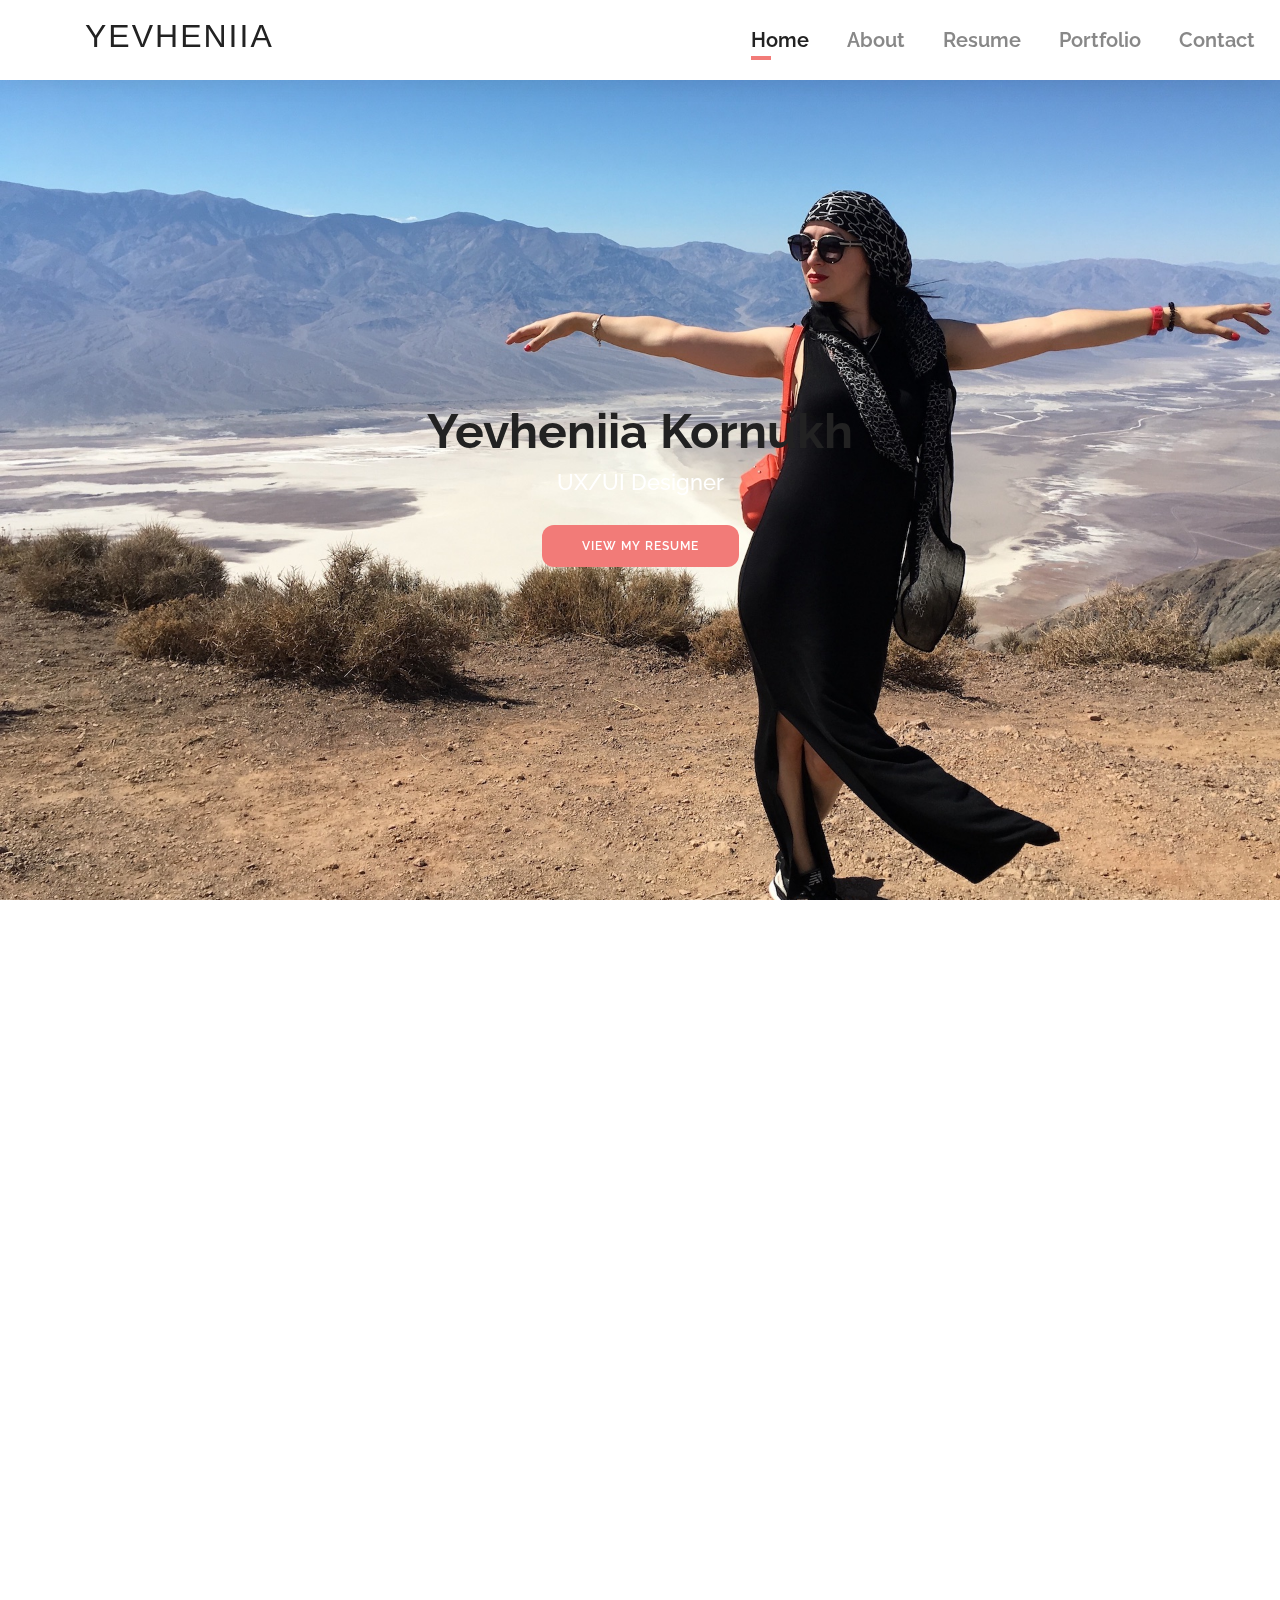
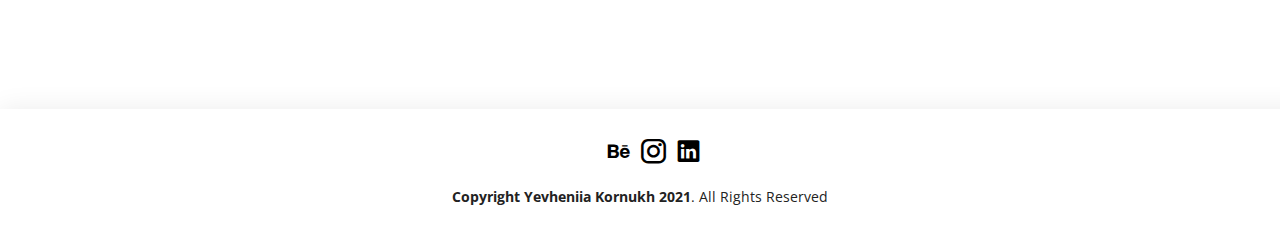
==== commit cbfe55f6: "resume cleaning" ====
--- a/index.html
+++ b/index.html
@@ -92,8 +92,7 @@
         <h2>About</h2>
         <p>A system-minded UX/UI Designer with a business background, skilled at agile methodologies, user research,
           user interface deployment, visual
-          prototyping (Adobe XD, Figma). Creative problem-solver passionate about research-driven
-          designs.</p>
+          prototyping. Creative problem-solver passionate about research-driven designs.</p>
       </div>
 
       <div class="row">
@@ -192,13 +191,21 @@
           </div>
 
           <div class="progress">
-            <span class="skill">InVision<i class="val">55%</i></span>
+            <span class="skill">InVision<i class="val">75%</i></span>
             <div class="progress-bar-wrap">
               <div class="progress-bar" role="progressbar" aria-valuenow="55" aria-valuemin="0" aria-valuemax="100">
               </div>
             </div>
           </div>
 
+          <div class="progress">
+            <span class="skill">GitHub<i class="val">55%</i></span>
+            <div class="progress-bar-wrap">
+              <div class="progress-bar" role="progressbar" aria-valuenow="55" aria-valuemin="0" aria-valuemax="100">
+              </div>
+            </div>
+          </div>
+
         </div>
 
         <div class="col-lg-6">
@@ -245,6 +252,14 @@
 
           <div class="progress">
             <span class="skill">Interpersonal Skills<i class="val">95%</i></span>
+            <div class="progress-bar-wrap">
+              <div class="progress-bar" role="progressbar" aria-valuenow="95" aria-valuemin="0" aria-valuemax="100">
+              </div>
+            </div>
+          </div>
+
+          <div class="progress">
+            <span class="skill">Googling<i class="val">91%</i></span>
             <div class="progress-bar-wrap">
               <div class="progress-bar" role="progressbar" aria-valuenow="95" aria-valuemin="0" aria-valuemax="100">
               </div>
@@ -274,17 +289,17 @@
       <div class="row counters">
 
         <div class="col-lg-3 col-6 text-center">
-          <span data-toggle="counter-up">82</span>
+          <span data-toggle="counter-up">124</span>
           <p>Books Read</p>
         </div>
 
         <div class="col-lg-3 col-6 text-center">
-          <span data-toggle="counter-up">7</span>
+          <span data-toggle="counter-up">11</span>
           <p>Projects</p>
         </div>
 
         <div class="col-lg-3 col-6 text-center">
-          <span data-toggle="counter-up">1,463</span>
+          <span data-toggle="counter-up">1,963</span>
           <p>Hours Of Work</p>
         </div>
 
@@ -412,8 +427,8 @@
             <div class="resume-item pb-0">
               <p><em>UX/UI designer skilled at agile methodologies, user research, user interface deployment, visual
                   prototyping. Creative problem-solver passionate about research-driven
-                  designs.
-                  Main goal: create user-centric, habit-forming designs and deliver an intuitive yet impactful
+                  designs.</em></p>
+                  <p><em><b>Main goal:</b> create user-centric, habit-forming designs and deliver an intuitive yet impactful
                   experience for each project.</em></p>
               <p>
               <ul>
@@ -437,11 +452,11 @@
               <p><em>Chernihiv National Teaching University, Ukraine</em></p>
               <p></p>
             </div>
-            <h3 class="resume-title">Work Experience</h3>
-            <div class="resume-item">
+            <!-- <h3 class="resume-title">Work Experience</h3> -->
+            <!-- <div class="resume-item">
               <h4>Founding and Managing Director of a Coffeeshop</h4>
               <h5>2013 - Present</h5>
-              <p><em>Dim Kavy, Ukraine </em></p>
+              <p><em>Dim Kavy, Chernihiv, Ukraine </em></p>
               <p>
               <ul>
                 <li>Founded a coffee business and profitably growing it for seven years</li>
@@ -453,27 +468,41 @@
                 <li>Awarded “Employer of the Year” - two years in a row</li>
               </ul>
               </p>
-            </div>
+            </div> -->
           </div>
           <div class="col-lg-6">
             
             <h3 class="resume-title">Work Experience</h3>
             <div class="resume-item">
-              <h4>UX/UI/FE Contractor Designer</h4>
-              <h5>March 2021 - Present</h5>
-              <p><em>Image Factory - 3D Furniture Visualisation Startup</em></p>
+              <h4>Founding and Managing Director of a Coffeeshop</h4>
+              <h5>2013 - Present</h5>
+              <p><em>Dim Kavy, Chernihiv, Ukraine </em></p>
               <p>
               <ul>
-                <li>Worked closely with the stakeholder</li>
-                <li>Conducted need-finding, persona creation, defining brad voice</li>
-                <li>Created new information architecture schema, UX writing, and content strategy</li>
-                <li>Designed sketches, flow diagrams, wireframes, and mockups</li>
-                <li>Redesigned UI and a website navigation</li>
-                <li>Bootstrap Front End development</li>
+                <li>Founded a coffee business and profitably growing it for seven years</li>
+                <li>Managing, fostering, hiring, and mentoring a team remotely for more than two years with
+                  successful results </li>
+                <li>Increased revenue by 23 percent even during the pandemic time</li>
+                <li>Improved customer feedback by 24 percent over the last six months</li>
+                <li>Established 95% of client satisfaction rate</li>
+                <li>Awarded “Employer of the Year” - two years in a row</li>
               </ul>
               </p>
             </div>
             <div class="resume-item">
+              <h4>UX/UI Junior Designer</h4>
+              <h5> March 2018 - December 2019</h5>
+              <p><em>Che IT Group, Chernihiv, Ukraine</em></p>
+              <p>
+              <ul>
+                <li>Created goals, priorities, and deliverables for user experience consistent with product development stages, coordinated multiple projects to completion and facilitated the implementation of user experience practices.</li>
+                <li>Actively interacted with several project stakeholders, including product managers, engineers, and other designers, while developing and brainstorming initial concepts.</li>
+                <li>Сommunicated design ideas and end-to-end user experience through sketches, storyboards, high-fidelity layouts, prototypes, and micro-animations.</li>
+                <li>Created projects that met product goals, met requirements, and take user feedback and usability testing into account.</li>
+              </ul>
+              </p>
+            </div>
+            <!-- <div class="resume-item">
               <h4>International Business Development Manager</h4>
               <h5>January 2020 - September 2020</h5>
               <p><em>Ceiling Pro International, Eden Paire, Minnesota</em></p>
@@ -488,6 +517,21 @@
                 <li>Perfoming 11+ sales presentations and proposals a week for prospects</li>
               </ul>
               </p>
+            </div> -->
+            <div class="resume-item">
+              <h4>UX/UI/FE Contractor Designer</h4>
+              <h5>March 2021 - Present</h5>
+              <p><em>Image Factory - 3D Furniture Visualisation Startup</em></p>
+              <p>
+              <ul>
+                <li>Conducted need-finding, persona creation, helped facilitate and co-created voice/tone strategy and guidelines with the steakholder that will
+                  resonate with customers</li>
+                <li>Created new information architecture schema, redesigned UI and a responsive website navigation</li>
+                <li>Presented and communicated design (sketches, wireframes, and prototypes) and design goals to partners</li>
+                <li>Validated code built as designed during projects (according to brand standards, style guides and pattern libraries) using
+                  Bootstrap Frontend development and AWS deployment</li>
+              </ul>
+              </p>
             </div>
           </div>
         </div>
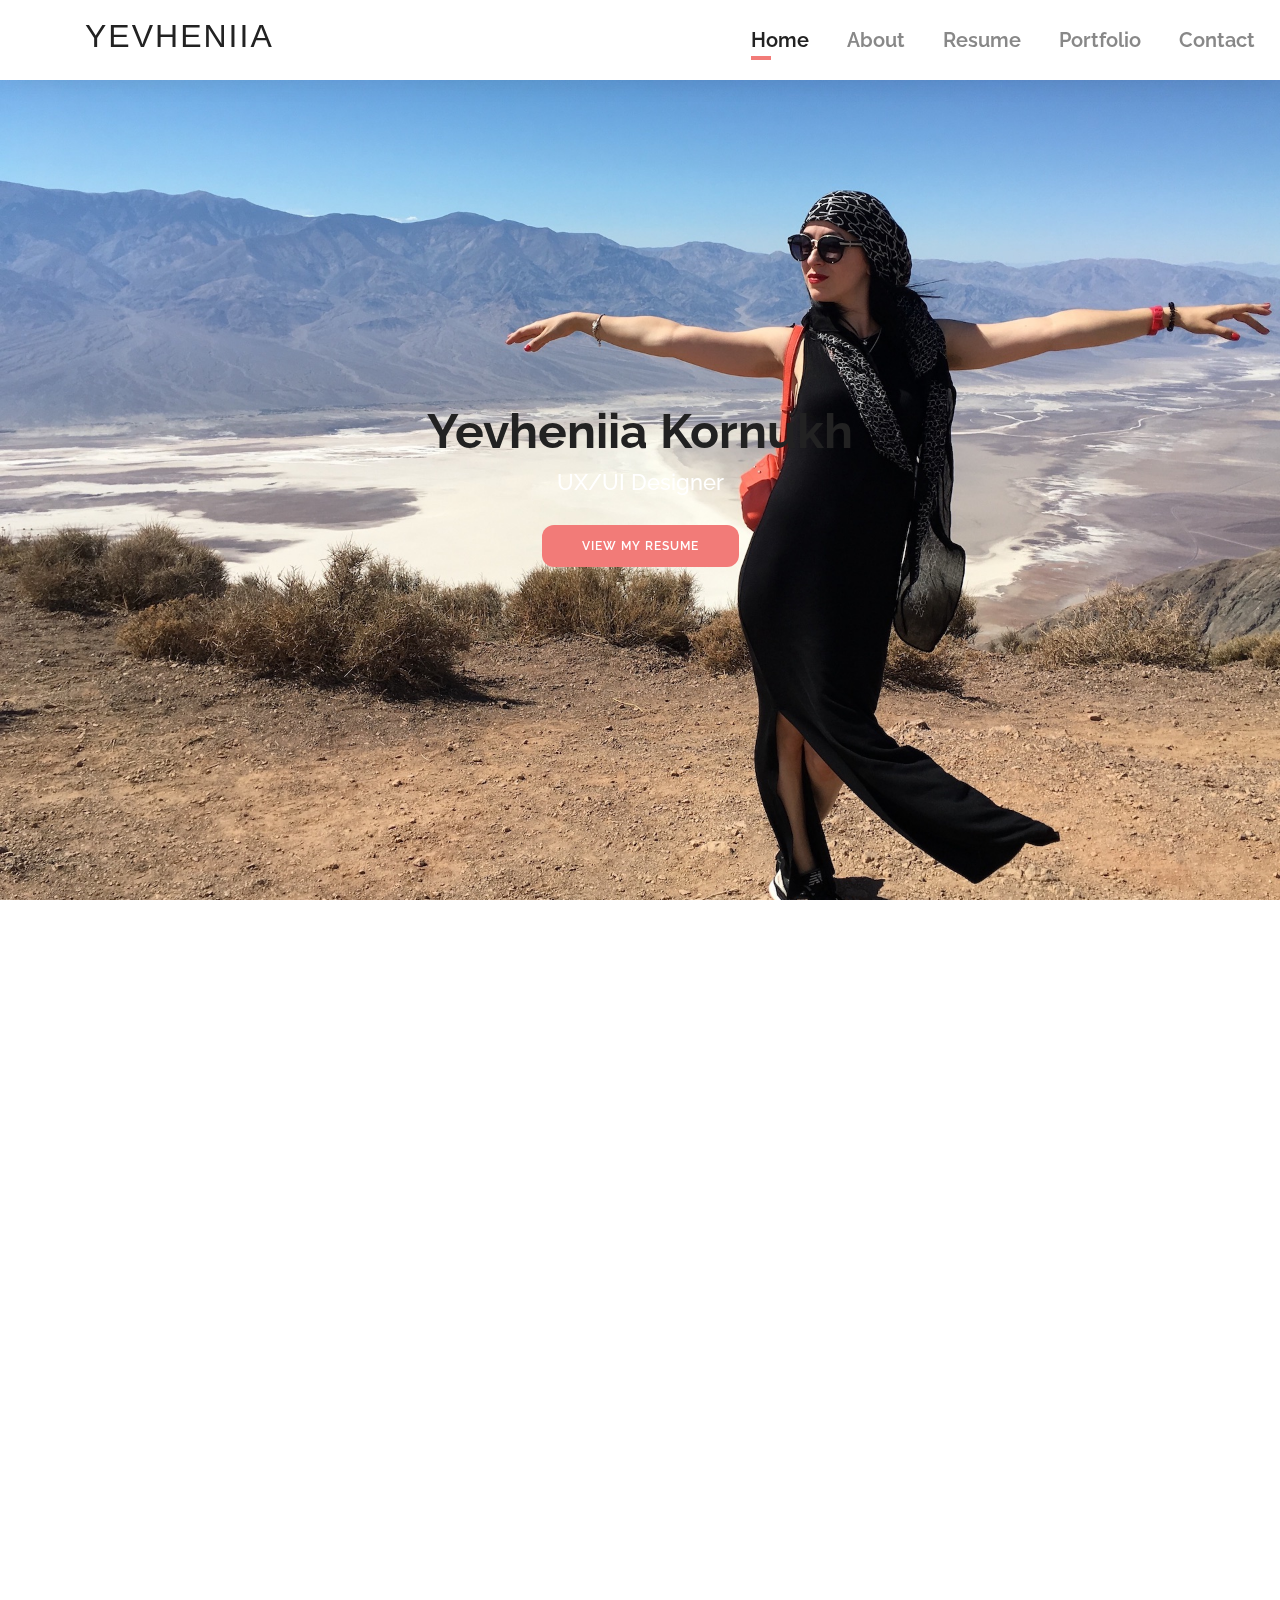
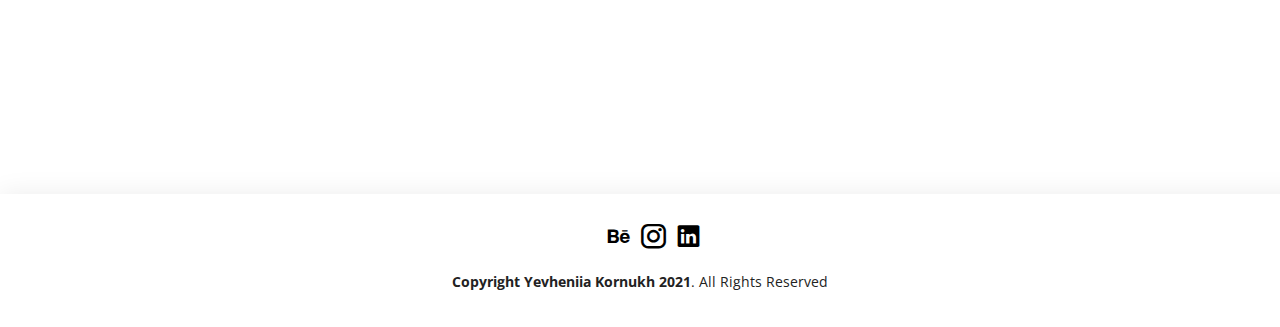
==== commit 9baf956e: "resume update" ====
--- a/index.html
+++ b/index.html
@@ -74,7 +74,7 @@
     <div class="container d-flex flex-column align-items-center" data-aos="zoom-in" data-aos-delay="100">
       <h1>Yevheniia Kornukh</h1>
       <h2>UX/UI Designer</h2>
-      <a target="_blank" href="Yevheniia_Kornukh_Resume.pdf" class="btn-about">View My Resume</a>
+      <a target="_blank" href="Yevhenia_Kornukh_Resume.pdf" class="btn-about">View My Resume</a>
 
       <!-- <a href="about" class="btn-about">About Me</a> -->
     </div>
@@ -183,7 +183,7 @@
             </div>
           </div>
           <div class="progress">
-            <span class="skill">Figma<i class="val">80%</i></span>
+            <span class="skill">Figma<i class="val">90%</i></span>
             <div class="progress-bar-wrap">
               <div class="progress-bar" role="progressbar" aria-valuenow="80" aria-valuemin="0" aria-valuemax="100">
               </div>
@@ -289,8 +289,8 @@
       <div class="row counters">
 
         <div class="col-lg-3 col-6 text-center">
-          <span data-toggle="counter-up">124</span>
-          <p>Books Read</p>
+          <span data-toggle="counter-up">54</span>
+          <p>UX/UI Books Read</p>
         </div>
 
         <div class="col-lg-3 col-6 text-center">
@@ -299,7 +299,7 @@
         </div>
 
         <div class="col-lg-3 col-6 text-center">
-          <span data-toggle="counter-up">1,963</span>
+          <span data-toggle="counter-up">2,963</span>
           <p>Hours Of Work</p>
         </div>
 
@@ -473,24 +473,30 @@
           <div class="col-lg-6">
             
             <h3 class="resume-title">Work Experience</h3>
+
             <div class="resume-item">
-              <h4>Founding and Managing Director of a Coffeeshop</h4>
-              <h5>2013 - Present</h5>
-              <p><em>Dim Kavy, Chernihiv, Ukraine </em></p>
+              <h4>Freelance</h4>
+              <h5>July 2021 - Present</h5>
+            </div>
+
+            <div class="resume-item">
+              <h4>UX/UI/FE Contractor Designer</h4>
+              <h5>March 2021 - July 2021</h5>
+              <p><em>Image Factory - 3D Furniture Visualisation Startup</em></p>
               <p>
               <ul>
-                <li>Founded a coffee business and profitably growing it for seven years</li>
-                <li>Managing, fostering, hiring, and mentoring a team remotely for more than two years with
-                  successful results </li>
-                <li>Increased revenue by 23 percent even during the pandemic time</li>
-                <li>Improved customer feedback by 24 percent over the last six months</li>
-                <li>Established 95% of client satisfaction rate</li>
-                <li>Awarded “Employer of the Year” - two years in a row</li>
+                <li>Conducted need-finding, persona creation, helped facilitate and co-created voice/tone strategy and guidelines with the steakholder that will
+                  resonate with customers</li>
+                <li>Created new information architecture schema, redesigned UI and a responsive website navigation</li>
+                <li>Presented and communicated design (sketches, wireframes, and prototypes) and design goals to partners</li>
+                <li>Validated code built as designed during projects (according to brand standards, style guides and pattern libraries) using
+                  Bootstrap Frontend development and AWS deployment</li>
               </ul>
               </p>
             </div>
+            
             <div class="resume-item">
-              <h4>UX/UI Junior Designer</h4>
+              <h4>UX/UI Designer</h4>
               <h5> March 2018 - December 2019</h5>
               <p><em>Che IT Group, Chernihiv, Ukraine</em></p>
               <p>
@@ -518,18 +524,21 @@
               </ul>
               </p>
             </div> -->
+            
+
             <div class="resume-item">
-              <h4>UX/UI/FE Contractor Designer</h4>
-              <h5>March 2021 - Present</h5>
-              <p><em>Image Factory - 3D Furniture Visualisation Startup</em></p>
+              <h4>Founding and Managing Director of a Coffeeshop</h4>
+              <h5>2013 - Present</h5>
+              <p><em>Dim Kavy, Chernihiv, Ukraine </em></p>
               <p>
               <ul>
-                <li>Conducted need-finding, persona creation, helped facilitate and co-created voice/tone strategy and guidelines with the steakholder that will
-                  resonate with customers</li>
-                <li>Created new information architecture schema, redesigned UI and a responsive website navigation</li>
-                <li>Presented and communicated design (sketches, wireframes, and prototypes) and design goals to partners</li>
-                <li>Validated code built as designed during projects (according to brand standards, style guides and pattern libraries) using
-                  Bootstrap Frontend development and AWS deployment</li>
+                <li>Founded a coffee business and profitably growing it for seven years</li>
+                <li>Managing, fostering, hiring, and mentoring a team remotely for more than two years with
+                  successful results </li>
+                <li>Increased revenue by 23 percent even during the pandemic time</li>
+                <li>Improved customer feedback by 24 percent over the last six months</li>
+                <li>Established 95% of client satisfaction rate</li>
+                <li>Awarded “Employer of the Year” - two years in a row</li>
               </ul>
               </p>
             </div>
